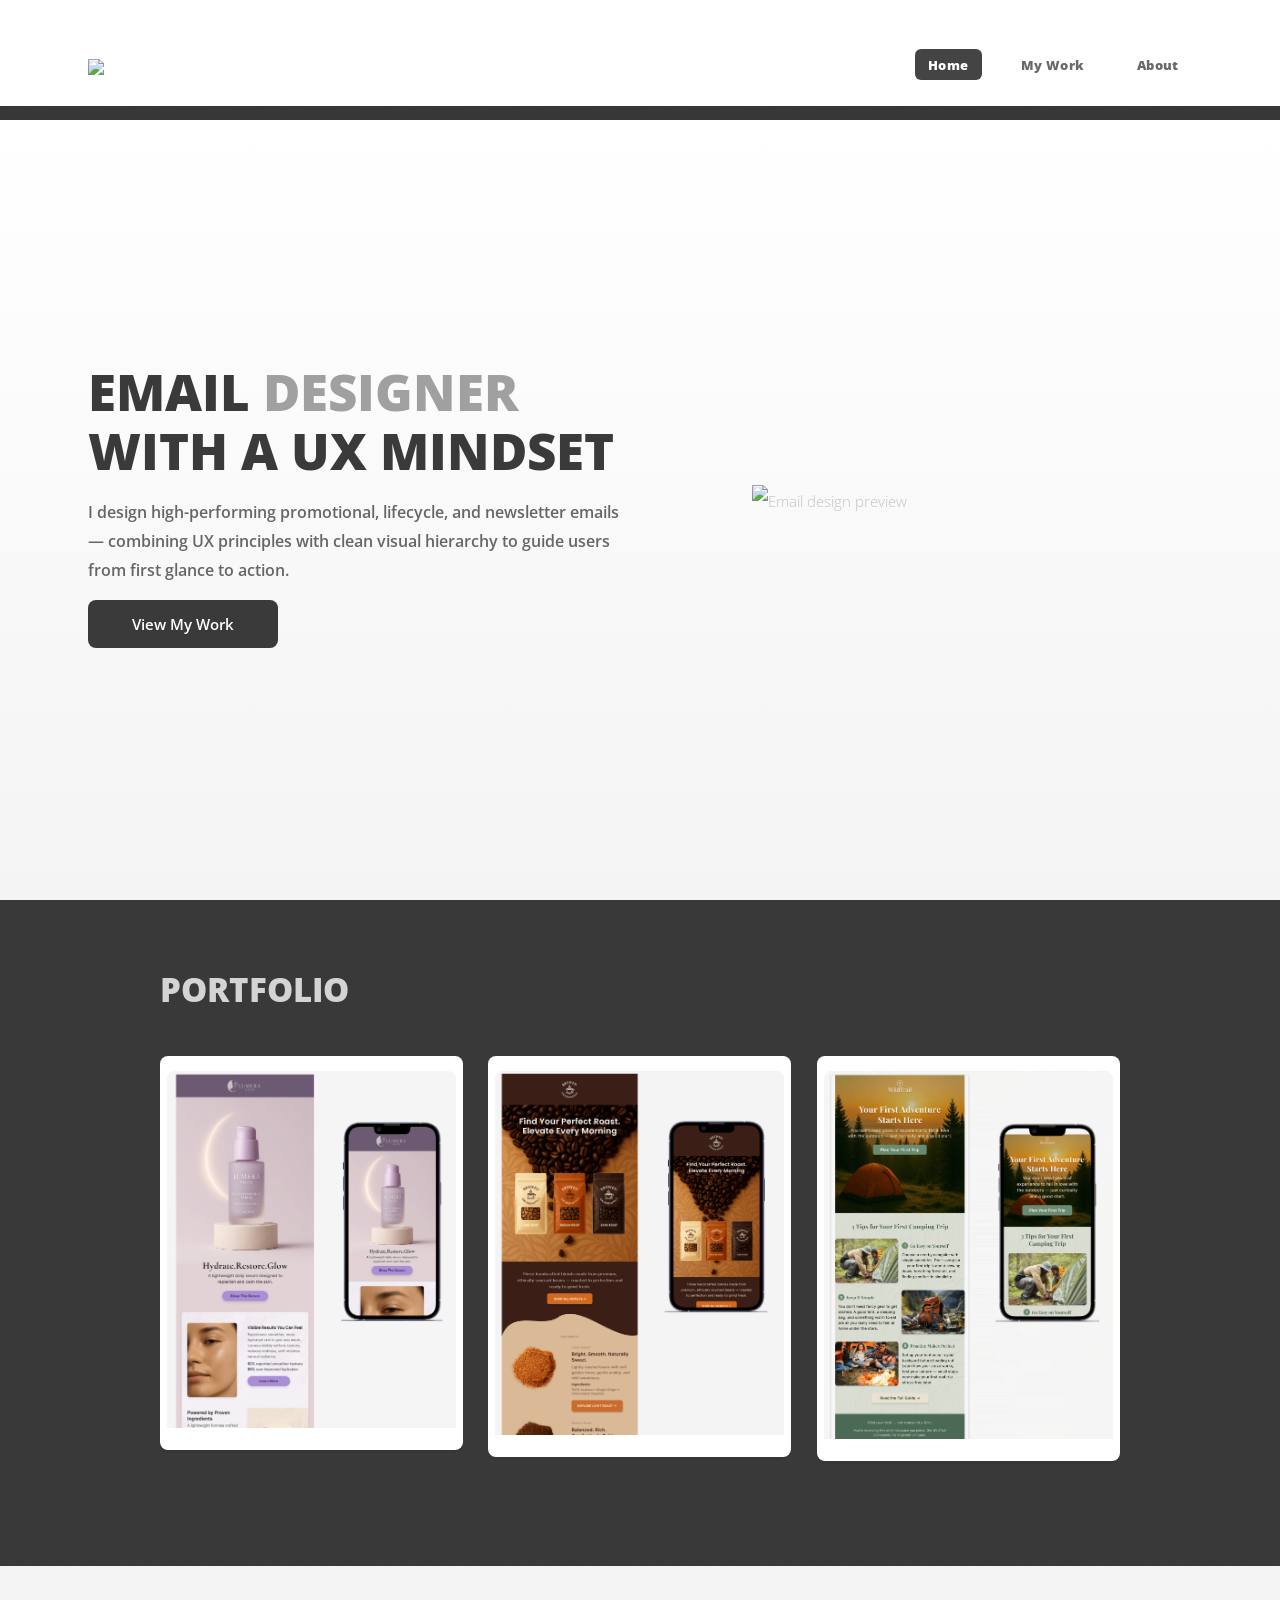
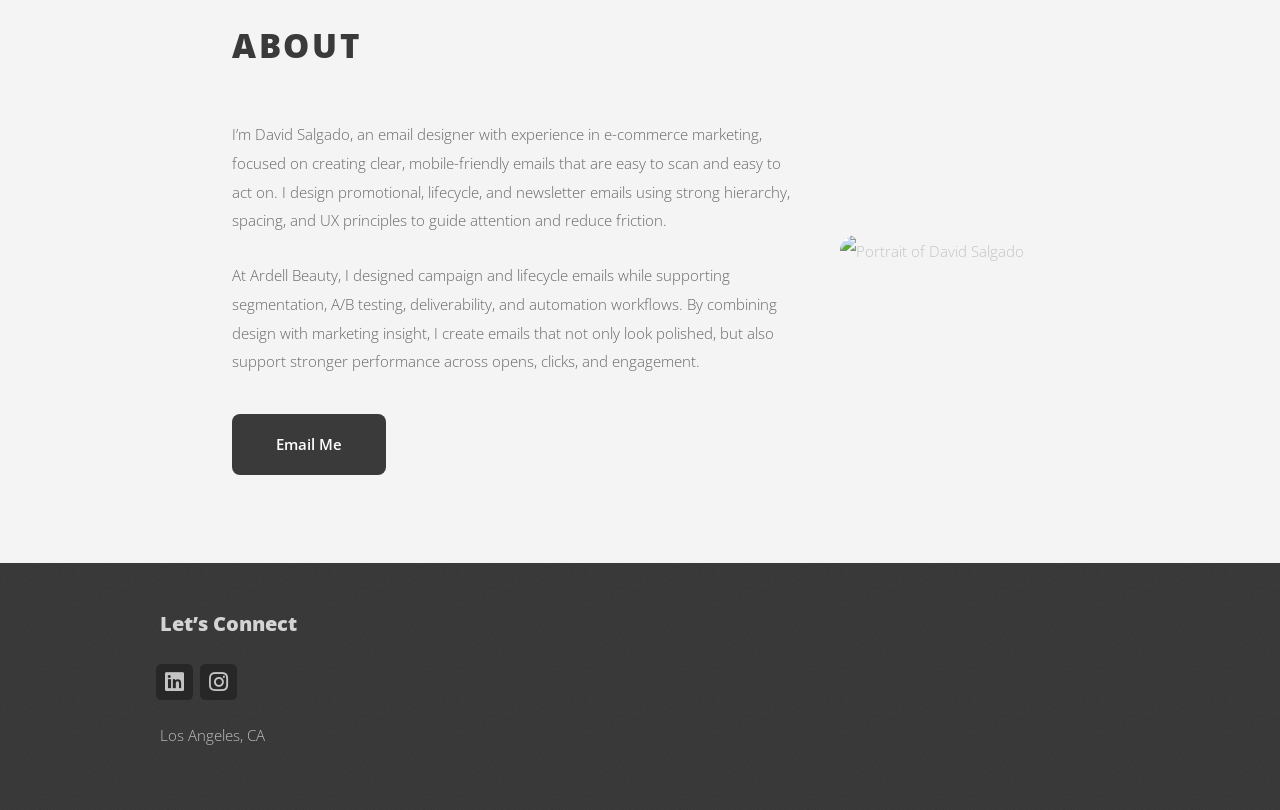
==== index.html @ 5641cd2f "Add files via upload Initial Commit" ====
<!DOCTYPE HTML>
<html>
	<head>
		<title>David Salgado | Email Designer</title>
		<meta charset="utf-8" />
		<meta name="viewport" content="width=device-width, initial-scale=1, user-scalable=no" />
		<link rel="stylesheet" href="assets/css/main.css" />
	</head>
	<body class="is-preload homepage">
	<div id="page-wrapper">
			<!-- Header -->
			    <header id="header-wrapper">
					<div class="page-container">
						<!-- Logo -->
							<div id="logo">
								<a href="index.html"><img src="https://i.postimg.cc/rwcxncbr/davids-logo-1.png" width="100"></a>
							</div>

						<!-- Nav -->
							<nav id="nav">
								<ul>
									<li class="current"><a href="#main-wrapper">Home</a></li>
									<li>
										<a href="#features-wrapper">My work</a>
									</li>
									<li><a href="#about-wrapper">About</a></li>
									
								</ul>
							</nav>
						</div>
				</header>
					<!-- Main -->
				<div id="main-wrapper">
						<div class="page-container">
							<div class="row hero-row">

							<!-- Left column -->
							<div class="column hero-text">
								<h3 class="titleHeader">
								EMAIL <span class="new-color">DESIGNER</span><br>
								WITH A UX MINDSET
								</h3>

								<p class="main-text">
								I design high-performing promotional, lifecycle, and newsletter emails — combining UX principles with clean visual hierarchy to guide users from first glance to action.
								</p>

								<a href="#features-wrapper" class="btn">View My Work</a>
							</div>

							<!-- Right column -->
							<div class="column hero-photo">
								<img src="https://i.postimg.cc/jSKPgK9J/david-img.png" alt="Email design preview" class="hero-image">
							</div>

							</div>
						   </div>
						</div>
		
				<!-- Features -->
							<div id="features-wrapper">
							<div class="container">
								<h2>Portfolio</h2>

								<!-- Row 1 -->
								<div class="row">
								<div class="col-4 col-12-medium">

									<!-- Box -->
									<section class="box feature portfolio-card">
									<a href="lumera.html" class="image featured">
										<img src="images/lumera-thumbnail.png" alt="lumera email design" />
									</a>
									<a href="lumera.html">
										<div class="middle">
										<h3 class="text">Lumera email design</h3>
										<p class="text-btn">View more</p>
										</div>
									</a>
									</section>
								</div>

								<div class="col-4 col-12-medium">

									<!-- Box -->
									<section class="box feature portfolio-card">
									<a href="brewed-roast.html" class="image featured">
										<img src="images/brewed-thumbnail.png" alt="brewed awakening email design" />
									</a>
									<a href="brewed-roast.html">
										<div class="middle">
										<h3 class="text">brewed awakening email design</h3>
										<p class="text-btn">View more</p>
										</div>
									</a>
									</section>
								</div>

								<div class="col-4 col-12-medium">

									<!-- Box -->
									<section class="box feature portfolio-card">
									<a href="wildtrail.html" class="image featured">
										<img src="images/wildtrail-thumbnail.png" alt="wildtrail email design" />
									</a>
									<a href="wildtrail.html">
										<div class="middle">
										<h3 class="text">wildTrail email design</h3>
										<p class="text-btn">View more</p>
										</div>
									</a>
									</section>
								</div>
								</div>
							</div>
							</div>

					 <!-- About -->
					<div id="about-wrapper">
						<div class="container">
							<div class="row about-row">
							<!-- Left column: text -->
							<div class="column about-text-block about-animate">
								<h2>About</h2>
								<p class="about-text">
								I’m David Salgado, an email designer with experience in e-commerce marketing, focused on creating clear, mobile-friendly emails that are easy to scan and easy to act on. I design promotional, lifecycle, and newsletter emails using strong hierarchy, spacing, and UX principles to guide attention and reduce friction.
								</p>
								<p class="about-text">
								At Ardell Beauty, I designed campaign and lifecycle emails while supporting segmentation, A/B testing, deliverability, and automation workflows. By combining design with marketing insight, I create emails that not only look polished, but also support stronger performance across opens, clicks, and engagement.
								</p>
								<a href="mailto:davidsalgado2124@gmail.com" target="_blank" class="btn about-btn">
								Email Me
								</a>
							</div>
							<!-- Right column: image -->
							<div class="column about-photo about-animate">
								<img src="https://i.postimg.cc/CxYkPYtr/big-bear.jpg" alt="Portrait of David Salgado" class="about-image"/>
							</div>
							</div>
						</div>
					</div>
					<!-- Footer -->
						<div id="footer-wrapper">
							<footer id="footer" class="container">
						<div class="row">		
								
					      <div class="col-3 col-6-medium col-12-small">

						      <!-- Contact -->
								<section class="widget contact last">
									<h3>Let’s Connect</h3>
									<ul>
										<li><a href="https://www.linkedin.com/in/david-salgado-385b7a15a/" class="icon brands fa-linkedin"><span class="label">LinkedIn</span></a></li>
										<li><a href="https://www.instagram.com/dee2141san/" class="icon brands fa-instagram"><span class="label">Instagram</span></a></li>
									</ul>
									<p>Los Angeles, CA<br />
									</p>
								</section>
						  </div>
					 </div>	
				 </footer>
				</div>
			</div>
		<!-- Scripts -->
			<script src="assets/js/jquery.min.js"></script>
			<script src="assets/js/jquery.dropotron.min.js"></script>
			<script src="assets/js/browser.min.js"></script>
			<script src="assets/js/breakpoints.min.js"></script>
			<script src="assets/js/util.js"></script>
			<script src="assets/js/main.js"></script>

			<script>
				document.addEventListener('DOMContentLoaded', function () {
					document.body.classList.add('hero-animate');

					const prefersReduced = window.matchMedia &&
					window.matchMedia('(prefers-reduced-motion: reduce)').matches;

					const cards = document.querySelectorAll('.portfolio-card');
					const aboutEls = document.querySelectorAll('.about-animate');

					if (prefersReduced || !('IntersectionObserver' in window)) {
					cards.forEach(el => el.classList.add('is-visible'));
					aboutEls.forEach(el => el.classList.add('is-visible'));
					return;
					}

					const observer = new IntersectionObserver(
					entries => {
						entries.forEach(entry => {
						if (entry.isIntersecting) {
							entry.target.classList.add('is-visible');
							observer.unobserve(entry.target);
						}
						});
					},
					{ threshold: 0.25 }
					);

					cards.forEach(el => observer.observe(el));
					aboutEls.forEach(el => observer.observe(el));
				});
			</script>

	</body>
</html>
---- assets/css/main.css ----
@import url("fontawesome-all.min.css");
@import url("https://fonts.googleapis.com/css?family=Oleo+Script:400|Open+Sans:300,300italic,600,600italic,800");


html, body, div, span, applet, object,
iframe, h1, h2, h3, h4, h5, h6, p, blockquote,
pre, a, abbr, acronym, address, big, cite,
code, del, dfn, em, img, ins, kbd, q, s, samp,
small, strike, strong, sub, sup, tt, var, b,
u, i, center, dl, dt, dd, ol, ul, li, fieldset,
form, label, legend, table, caption, tbody,
tfoot, thead, tr, th, td, article, aside,
canvas, details, embed, figure, figcaption,
footer, header, hgroup, menu, nav, output, ruby,
section, summary, time, mark, audio, video {
	margin: 0;
	padding: 0;
	border: 0;
	font-size: 100%;
	font: inherit;
	vertical-align: baseline;}

article, aside, details, figcaption, figure,
footer, header, hgroup, menu, nav, section {
	display: block;}

body {
	line-height: 1;
}

html{
	scroll-behavior: smooth;
	
}

ol, ul {
	list-style: none;
}

blockquote, q {
	quotes: none;
}

	blockquote:before, blockquote:after, q:before, q:after {
		content: '';
		content: none;
	}

table {
	border-collapse: collapse;
	border-spacing: 0;
}

body {
	-webkit-text-size-adjust: none;
}

mark {
	background-color: transparent;
	color: inherit;
}

input::-moz-focus-inner {
	border: 0;
	padding: 0;
}

input, select, textarea {
	-moz-appearance: none;
	-webkit-appearance: none;
	-ms-appearance: none;
	appearance: none;
}

/* Basic */

	@-ms-viewport {
		width: device-width;
	}

	html {
		box-sizing: border-box;
	}

	*, *:before, *:after {
		box-sizing: inherit;
	}

	body {
		background-image: -moz-linear-gradient(top, rgba(0, 0, 0, 0.05), rgba(0, 0, 0, 0)), url("images/bg01.png");
		background-image: -webkit-linear-gradient(top, rgba(0, 0, 0, 0.05), rgba(0, 0, 0, 0)), url("images/bg01.png");
		background-image: -ms-linear-gradient(top, rgba(0, 0, 0, 0.05), rgba(0, 0, 0, 0)), url("images/bg01.png");
		background-image: linear-gradient(top, rgba(0, 0, 0, 0.05), rgba(0, 0, 0, 0)), url("images/bg01.png");
		background-color: #3a3a3a;
		background-position: top left, top left;
		background-repeat: repeat-x, repeat;
		background-size: 100% 30em, auto;
		font-family: 'Open Sans', sans-serif;
		font-size: 13pt;
		color: #c2c2c2;
		font-weight: 300;
		line-height: 2.25em;
	}

		body.is-preload *, body.is-preload *:before, body.is-preload *:after {
			-moz-animation: none !important;
			-webkit-animation: none !important;
			-ms-animation: none !important;
			animation: none !important;
			-moz-transition: none !important;
			-webkit-transition: none !important;
			-ms-transition: none !important;
			transition: none !important;
		}

	input, select, textarea {
		font-family: 'Open Sans', sans-serif;
		font-size: 13pt;
		color: #696969;
		font-weight: 300;
		line-height: 2.25em;
	}

	a {
		color: #0090c5;
		text-decoration: underline;
	}

		a:hover {
			text-decoration: none;
		}

	h1, h2, h3, h4, h5, h6 {
		color: #d4d4d4;
		font-weight: 800;
	}

		h1 a, h2 a, h3 a, h4 a, h5 a, h6 a {
			color: inherit;
			text-decoration: none;
			outline: 0;
		}

	h2 {
		font-size: 2.25em;
		text-align: center;
		text-transform: capitalize;
		margin-top: 5.5em;
		margin-bottom: 0.5em;
	}

	h3 {
		font-size: 1.35em;
		margin: 0 0 1em 0;
	}

	b, strong {
		font-weight: 600;
		color: #444;
	}

	i, em {
		font-style: italic;
	}

	br.clear {
		clear: both;
	}

	sub {
		position: relative;
		top: 0.5em;
		font-size: 0.8em;
	}

	sup {
		position: relative;
		top: -0.5em;
		font-size: 0.8em;
	}

	hr {
		border: 0;
		border-top: solid 1px #eee;
	}

	blockquote {
		border-left: solid 0.5em #eee;
		padding: 1em 0 1em 2em;
		font-style: italic;
	}

	p, ul, ol, dl, table {
		margin-bottom: 2em;
	}

/* Container */

	.container {
		margin: 0 auto;
		max-width: 100%;
		width: 1400px;
	}

		@media screen and (max-width: 1680px) {

			.container {
				width: 1200px;
			}

			.container-content{
				width: 1200px;
			}

		}

		@media screen and (max-width: 1280px) {

			.container {
				width: 960px;
			}
			.container-content{
				width: 960px;
			}

		}

		@media screen and (max-width: 980px) {

			.container {
				width: 90%;
			}

			.container-content{
				width: 90%;
			}


		}

		@media screen and (max-width: 736px) {

			.container {
				width: 100%;
			}

			.container-content{
				width: 100%;
			}


		}

/* Row */

	.row {
		display: flex;
		flex-wrap: wrap;
		box-sizing: border-box;
		align-items: stretch;
	}

		.row > * {
			box-sizing: border-box;
		}

		.row.gtr-uniform > * > :last-child {
			margin-bottom: 0;
		}

		.row.aln-left {
			justify-content: flex-start;
		}

		.row.aln-center {
			justify-content: center;
		}

		.row.aln-right {
			justify-content: flex-end;
		}

		.row.aln-top {
			align-items: flex-start;
		}

		.row.aln-middle {
			align-items: center;
		}

		.row.aln-bottom {
			align-items: flex-end;
		}

		.row > .imp {
			order: -1;
		}

		.row > .col-1 {
			width: 8.33333%;
		}

		.row > .off-1 {
			margin-left: 8.33333%;
		}

		.row > .col-2 {
			width: 16.66667%;
		}

		.row > .off-2 {
			margin-left: 16.66667%;
		}

		.row > .col-3 {
			width: 25%;
		}

		.row > .off-3 {
			margin-left: 25%;
		}

		.row > .col-4 {
			width: 33.33333%;
		}

		.row > .off-4 {
			margin-left: 33.33333%;
		}

		.row > .col-5 {
			width: 41.66667%;
		}

		.row > .off-5 {
			margin-left: 41.66667%;
		}

		.row > .col-6 {
			width: 50%;
		}

		.row > .off-6 {
			margin-left: 50%;
		}

		.row > .col-7 {
			width: 58.33333%;
		}

		.row > .off-7 {
			margin-left: 58.33333%;
		}

		.row > .col-8 {
			width: 66.66667%;
		}

		.row > .off-8 {
			margin-left: 66.66667%;
		}

		.row > .col-9 {
			width: 75%;
		}

		.row > .off-9 {
			margin-left: 75%;
		}

		.row > .col-10 {
			width: 83.33333%;
		}

		.row > .off-10 {
			margin-left: 83.33333%;
		}

		.row > .col-11 {
			width: 91.66667%;
		}

		.row > .off-11 {
			margin-left: 91.66667%;
		}

		.row > .col-12 {
			width: 100%;
		}

		.row > .off-12 {
			margin-left: 100%;
		}

		.row.gtr-0 {
			margin-top: 0px;
			margin-left: 0px;
		}

			.row.gtr-0 > * {
				padding: 0px 0 0 0px;
			}

			.row.gtr-0.gtr-uniform {
				margin-top: 0px;
			}

				.row.gtr-0.gtr-uniform > * {
					padding-top: 0px;
				}

		.row.gtr-25 {
			margin-top: -10px;
			margin-left: -10px;
		}

			.row.gtr-25 > * {
				padding: 10px 0 0 10px;
			}

			.row.gtr-25.gtr-uniform {
				margin-top: -10px;
			}

				.row.gtr-25.gtr-uniform > * {
					padding-top: 10px;
				}

		.row.gtr-50 {
			margin-top: -20px;
			margin-left: -20px;
		}

			.row.gtr-50 > * {
				padding: 20px 0 0 20px;
			}

			.row.gtr-50.gtr-uniform {
				margin-top: -20px;
			}

				.row.gtr-50.gtr-uniform > * {
					padding-top: 20px;
				}

		.row {
			margin-top: -40px;
			margin-left: -40px;
		}

			.row > * {
				padding: 40px 0 0 40px;
			}

			.row.gtr-uniform {
				margin-top: -40px;
			}

				.row.gtr-uniform > * {
					padding-top: 40px;
				}

		.row.gtr-150 {
			margin-top: -60px;
			margin-left: -60px;
		}

			.row.gtr-150 > * {
				padding: 60px 0 0 60px;
			}

			.row.gtr-150.gtr-uniform {
				margin-top: -60px;
			}

				.row.gtr-150.gtr-uniform > * {
					padding-top: 60px;
				}

		.row.gtr-200 {
			margin-top: -80px;
			margin-left: -80px;
		}

			.row.gtr-200 > * {
				padding: 80px 0 0 80px;
			}

			.row.gtr-200.gtr-uniform {
				margin-top: -80px;
			}

				.row.gtr-200.gtr-uniform > * {
					padding-top: 80px;
				}

		@media screen and (max-width: 1680px) {

			.row {
				display: flex;
				flex-wrap: wrap;
				box-sizing: border-box;
				align-items: stretch;
			}

				.row > * {
					box-sizing: border-box;
				}

				.row.gtr-uniform > * > :last-child {
					margin-bottom: 0;
				}

				.row.aln-left {
					justify-content: flex-start;
				}

				.row.aln-center {
					justify-content: center;
				}

				.row.aln-right {
					justify-content: flex-end;
				}

				.row.aln-top {
					align-items: flex-start;
				}

				.row.aln-middle {
					align-items: center;
				}

				.row.aln-bottom {
					align-items: flex-end;
				}

				.row > .imp-xlarge {
					order: -1;
				}

				.row > .col-1-xlarge {
					width: 8.33333%;
				}

				.row > .off-1-xlarge {
					margin-left: 8.33333%;
				}

				.row > .col-2-xlarge {
					width: 16.66667%;
				}

				.row > .off-2-xlarge {
					margin-left: 16.66667%;
				}

				.row > .col-3-xlarge {
					width: 25%;
				}

				.row > .off-3-xlarge {
					margin-left: 25%;
				}

				.row > .col-4-xlarge {
					width: 33.33333%;
				}

				.row > .off-4-xlarge {
					margin-left: 33.33333%;
				}

				.row > .col-5-xlarge {
					width: 41.66667%;
				}

				.row > .off-5-xlarge {
					margin-left: 41.66667%;
				}

				.row > .col-6-xlarge {
					width: 50%;
				}

				.row > .off-6-xlarge {
					margin-left: 50%;
				}

				.row > .col-7-xlarge {
					width: 58.33333%;
				}

				.row > .off-7-xlarge {
					margin-left: 58.33333%;
				}

				.row > .col-8-xlarge {
					width: 66.66667%;
				}

				.row > .off-8-xlarge {
					margin-left: 66.66667%;
				}

				.row > .col-9-xlarge {
					width: 75%;
				}

				.row > .off-9-xlarge {
					margin-left: 75%;
				}

				.row > .col-10-xlarge {
					width: 83.33333%;
				}

				.row > .off-10-xlarge {
					margin-left: 83.33333%;
				}

				.row > .col-11-xlarge {
					width: 91.66667%;
				}

				.row > .off-11-xlarge {
					margin-left: 91.66667%;
				}

				.row > .col-12-xlarge {
					width: 100%;
				}

				.row > .off-12-xlarge {
					margin-left: 100%;
				}

				.row.gtr-0 {
					margin-top: 0px;
					margin-left: 0px;
				}

					.row.gtr-0 > * {
						padding: 0px 0 0 0px;
					}

					.row.gtr-0.gtr-uniform {
						margin-top: 0px;
					}

						.row.gtr-0.gtr-uniform > * {
							padding-top: 0px;
						}

				.row.gtr-25 {
					margin-top: -10px;
					margin-left: -10px;
				}

					.row.gtr-25 > * {
						padding: 10px 0 0 10px;
					}

					.row.gtr-25.gtr-uniform {
						margin-top: -10px;
					}

						.row.gtr-25.gtr-uniform > * {
							padding-top: 10px;
						}

				.row.gtr-50 {
					margin-top: -20px;
					margin-left: -20px;
				}

					.row.gtr-50 > * {
						padding: 20px 0 0 20px;
					}

					.row.gtr-50.gtr-uniform {
						margin-top: -20px;
					}

						.row.gtr-50.gtr-uniform > * {
							padding-top: 20px;
						}

				.row {
					margin-top: -40px;
					margin-left: -40px;
				}

					.row > * {
						padding: 40px 0 0 40px;
					}

					.row.gtr-uniform {
						margin-top: -40px;
					}

						.row.gtr-uniform > * {
							padding-top: 40px;
						}

				.row.gtr-150 {
					margin-top: -60px;
					margin-left: -60px;
				}

					.row.gtr-150 > * {
						padding: 60px 0 0 60px;
					}

					.row.gtr-150.gtr-uniform {
						margin-top: -60px;
					}

						.row.gtr-150.gtr-uniform > * {
							padding-top: 60px;
						}

				.row.gtr-200 {
					margin-top: -80px;
					margin-left: -80px;
				}

					.row.gtr-200 > * {
						padding: 80px 0 0 80px;
					}

					.row.gtr-200.gtr-uniform {
						margin-top: -80px;
					}

						.row.gtr-200.gtr-uniform > * {
							padding-top: 80px;
						}

		}

		@media screen and (max-width: 1280px) {

			.row {
				display: flex;
				flex-wrap: wrap;
				box-sizing: border-box;
				align-items: stretch;
			}

				.row > * {
					box-sizing: border-box;
				}

				.row.gtr-uniform > * > :last-child {
					margin-bottom: 0;
				}

				.row.aln-left {
					justify-content: flex-start;
				}

				.row.aln-center {
					justify-content: center;
				}

				.row.aln-right {
					justify-content: flex-end;
				}

				.row.aln-top {
					align-items: flex-start;
				}

				.row.aln-middle {
					align-items: center;
				}

				.row.aln-bottom {
					align-items: flex-end;
				}

				.row > .imp-large {
					order: -1;
				}

				.row > .col-1-large {
					width: 8.33333%;
				}

				.row > .off-1-large {
					margin-left: 8.33333%;
				}

				.row > .col-2-large {
					width: 16.66667%;
				}

				.row > .off-2-large {
					margin-left: 16.66667%;
				}

				.row > .col-3-large {
					width: 25%;
				}

				.row > .off-3-large {
					margin-left: 25%;
				}

				.row > .col-4-large {
					width: 33.33333%;
				}

				.row > .off-4-large {
					margin-left: 33.33333%;
				}

				.row > .col-5-large {
					width: 41.66667%;
				}

				.row > .off-5-large {
					margin-left: 41.66667%;
				}

				.row > .col-6-large {
					width: 50%;
				}

				.row > .off-6-large {
					margin-left: 50%;
				}

				.row > .col-7-large {
					width: 58.33333%;
				}

				.row > .off-7-large {
					margin-left: 58.33333%;
				}

				.row > .col-8-large {
					width: 66.66667%;
				}

				.row > .off-8-large {
					margin-left: 66.66667%;
				}

				.row > .col-9-large {
					width: 75%;
				}

				.row > .off-9-large {
					margin-left: 75%;
				}

				.row > .col-10-large {
					width: 83.33333%;
				}

				.row > .off-10-large {
					margin-left: 83.33333%;
				}

				.row > .col-11-large {
					width: 91.66667%;
				}

				.row > .off-11-large {
					margin-left: 91.66667%;
				}

				.row > .col-12-large {
					width: 100%;
				}

				.row > .off-12-large {
					margin-left: 100%;
				}

				.row.gtr-0 {
					margin-top: 0px;
					margin-left: 0px;
				}

					.row.gtr-0 > * {
						padding: 0px 0 0 0px;
					}

					.row.gtr-0.gtr-uniform {
						margin-top: 0px;
					}

						.row.gtr-0.gtr-uniform > * {
							padding-top: 0px;
						}

				.row.gtr-25 {
					margin-top: -6.25px;
					margin-left: -6.25px;
				}

					.row.gtr-25 > * {
						padding: 6.25px 0 0 6.25px;
					}

					.row.gtr-25.gtr-uniform {
						margin-top: -6.25px;
					}

						.row.gtr-25.gtr-uniform > * {
							padding-top: 6.25px;
						}

				.row.gtr-50 {
					margin-top: -12.5px;
					margin-left: -12.5px;
				}

					.row.gtr-50 > * {
						padding: 12.5px 0 0 12.5px;
					}

					.row.gtr-50.gtr-uniform {
						margin-top: -12.5px;
					}

						.row.gtr-50.gtr-uniform > * {
							padding-top: 12.5px;
						}

				.row {
					margin-top: -25px;
					margin-left: -25px;
				}

					.row > * {
						padding: 25px 0 0 25px;
					}

					.row.gtr-uniform {
						margin-top: -25px;
					}

						.row.gtr-uniform > * {
							padding-top: 25px;
						}

				.row.gtr-150 {
					margin-top: -37.5px;
					margin-left: -37.5px;
				}

					.row.gtr-150 > * {
						padding: 37.5px 0 0 37.5px;
					}

					.row.gtr-150.gtr-uniform {
						margin-top: -37.5px;
					}

						.row.gtr-150.gtr-uniform > * {
							padding-top: 37.5px;
						}

				.row.gtr-200 {
					margin-top: -50px;
					margin-left: -50px;
				}

					.row.gtr-200 > * {
						padding: 50px 0 0 50px;
					}

					.row.gtr-200.gtr-uniform {
						margin-top: -50px;
					}

						.row.gtr-200.gtr-uniform > * {
							padding-top: 50px;
						}

		}

		@media screen and (max-width: 980px) {

			.row {
				display: flex;
				flex-wrap: wrap;
				box-sizing: border-box;
				align-items: stretch;
			}

				.row > * {
					box-sizing: border-box;
				}

				.row.gtr-uniform > * > :last-child {
					margin-bottom: 0;
				}

				.row.aln-left {
					justify-content: flex-start;
				}

				.row.aln-center {
					justify-content: center;
				}

				.row.aln-right {
					justify-content: flex-end;
				}

				.row.aln-top {
					align-items: flex-start;
				}

				.row.aln-middle {
					align-items: center;
				}

				.row.aln-bottom {
					align-items: flex-end;
				}

				.row > .imp-medium {
					order: -1;
				}

				.row > .col-1-medium {
					width: 8.33333%;
				}

				.row > .off-1-medium {
					margin-left: 8.33333%;
				}

				.row > .col-2-medium {
					width: 16.66667%;
				}

				.row > .off-2-medium {
					margin-left: 16.66667%;
				}

				.row > .col-3-medium {
					width: 25%;
				}

				.row > .off-3-medium {
					margin-left: 25%;
				}

				.row > .col-4-medium {
					width: 33.33333%;
				}

				.row > .off-4-medium {
					margin-left: 33.33333%;
				}

				.row > .col-5-medium {
					width: 41.66667%;
				}

				.row > .off-5-medium {
					margin-left: 41.66667%;
				}

				.row > .col-6-medium {
					width: 50%;
				}

				.row > .off-6-medium {
					margin-left: 50%;
				}

				.row > .col-7-medium {
					width: 58.33333%;
				}

				.row > .off-7-medium {
					margin-left: 58.33333%;
				}

				.row > .col-8-medium {
					width: 66.66667%;
				}

				.row > .off-8-medium {
					margin-left: 66.66667%;
				}

				.row > .col-9-medium {
					width: 75%;
				}

				.row > .off-9-medium {
					margin-left: 75%;
				}

				.row > .col-10-medium {
					width: 83.33333%;
				}

				.row > .off-10-medium {
					margin-left: 83.33333%;
				}

				.row > .col-11-medium {
					width: 91.66667%;
				}

				.row > .off-11-medium {
					margin-left: 91.66667%;
				}

				.row > .col-12-medium {
					width: 100%;
				}

				.row > .off-12-medium {
					margin-left: 100%;
				}

				.row.gtr-0 {
					margin-top: 0px;
					margin-left: 0px;
				}

					.row.gtr-0 > * {
						padding: 0px 0 0 0px;
					}

					.row.gtr-0.gtr-uniform {
						margin-top: 0px;
					}

						.row.gtr-0.gtr-uniform > * {
							padding-top: 0px;
						}

				.row.gtr-25 {
					margin-top: -6.25px;
					margin-left: -6.25px;
				}

					.row.gtr-25 > * {
						padding: 6.25px 0 0 6.25px;
					}

					.row.gtr-25.gtr-uniform {
						margin-top: -6.25px;
					}

						.row.gtr-25.gtr-uniform > * {
							padding-top: 6.25px;
						}

				.row.gtr-50 {
					margin-top: -12.5px;
					margin-left: -12.5px;
				}

					.row.gtr-50 > * {
						padding: 12.5px 0 0 12.5px;
					}

					.row.gtr-50.gtr-uniform {
						margin-top: -12.5px;
					}

						.row.gtr-50.gtr-uniform > * {
							padding-top: 12.5px;
						}

				.row {
					margin-top: -25px;
					margin-left: -25px;
				}

					.row > * {
						padding: 25px 0 0 25px;
					}

					.row.gtr-uniform {
						margin-top: -25px;
					}

						.row.gtr-uniform > * {
							padding-top: 25px;
						}

				.row.gtr-150 {
					margin-top: -37.5px;
					margin-left: -37.5px;
				}

					.row.gtr-150 > * {
						padding: 37.5px 0 0 37.5px;
					}

					.row.gtr-150.gtr-uniform {
						margin-top: -37.5px;
					}

						.row.gtr-150.gtr-uniform > * {
							padding-top: 37.5px;
						}

				.row.gtr-200 {
					margin-top: -50px;
					margin-left: -50px;
				}

					.row.gtr-200 > * {
						padding: 50px 0 0 50px;
					}

					.row.gtr-200.gtr-uniform {
						margin-top: -50px;
					}

						.row.gtr-200.gtr-uniform > * {
							padding-top: 50px;
						}

		}

		@media screen and (max-width: 736px) {

			.row {
				display: flex;
				flex-wrap: wrap;
				box-sizing: border-box;
				align-items: stretch;
			}

				.row > * {
					box-sizing: border-box;
				}

				.row.gtr-uniform > * > :last-child {
					margin-bottom: 0;
				}

				.row.aln-left {
					justify-content: flex-start;
				}

				.row.aln-center {
					justify-content: center;
				}

				.row.aln-right {
					justify-content: flex-end;
				}

				.row.aln-top {
					align-items: flex-start;
				}

				.row.aln-middle {
					align-items: center;
				}

				.row.aln-bottom {
					align-items: flex-end;
				}

				.row > .imp-small {
					order: -1;
				}

				.row > .col-1-small {
					width: 8.33333%;
				}

				.row > .off-1-small {
					margin-left: 8.33333%;
				}

				.row > .col-2-small {
					width: 16.66667%;
				}

				.row > .off-2-small {
					margin-left: 16.66667%;
				}

				.row > .col-3-small {
					width: 25%;
				}

				.row > .off-3-small {
					margin-left: 25%;
				}

				.row > .col-4-small {
					width: 33.33333%;
				}

				.row > .off-4-small {
					margin-left: 33.33333%;
				}

				.row > .col-5-small {
					width: 41.66667%;
				}

				.row > .off-5-small {
					margin-left: 41.66667%;
				}

				.row > .col-6-small {
					width: 50%;
				}

				.row > .off-6-small {
					margin-left: 50%;
				}

				.row > .col-7-small {
					width: 58.33333%;
				}

				.row > .off-7-small {
					margin-left: 58.33333%;
				}

				.row > .col-8-small {
					width: 66.66667%;
				}

				.row > .off-8-small {
					margin-left: 66.66667%;
				}

				.row > .col-9-small {
					width: 75%;
				}

				.row > .off-9-small {
					margin-left: 75%;
				}

				.row > .col-10-small {
					width: 83.33333%;
				}

				.row > .off-10-small {
					margin-left: 83.33333%;
				}

				.row > .col-11-small {
					width: 91.66667%;
				}

				.row > .off-11-small {
					margin-left: 91.66667%;
				}

				.row > .col-12-small {
					width: 100%;
				}

				.row > .off-12-small {
					margin-left: 100%;
				}

				.row.gtr-0 {
					margin-top: 0px;
					margin-left: 0px;
				}

					.row.gtr-0 > * {
						padding: 0px 0 0 0px;
					}

					.row.gtr-0.gtr-uniform {
						margin-top: 0px;
					}

						.row.gtr-0.gtr-uniform > * {
							padding-top: 0px;
						}

				.row.gtr-25 {
					margin-top: -5px;
					margin-left: -5px;
				}

					.row.gtr-25 > * {
						padding: 5px 0 0 5px;
					}

					.row.gtr-25.gtr-uniform {
						margin-top: -5px;
					}

						.row.gtr-25.gtr-uniform > * {
							padding-top: 5px;
						}

				.row.gtr-50 {
					margin-top: -10px;
					margin-left: -10px;
				}

					.row.gtr-50 > * {
						padding: 10px 0 0 10px;
					}

					.row.gtr-50.gtr-uniform {
						margin-top: -10px;
					}

						.row.gtr-50.gtr-uniform > * {
							padding-top: 10px;
						}

				.row {
					margin-top: -20px;
					margin-left: -20px;
				}

					.row > * {
						padding: 20px 0 0 20px;
					}

					.row.gtr-uniform {
						margin-top: -20px;
					}

						.row.gtr-uniform > * {
							padding-top: 20px;
						}

				.row.gtr-150 {
					margin-top: -30px;
					margin-left: -30px;
				}

					.row.gtr-150 > * {
						padding: 30px 0 0 30px;
					}

					.row.gtr-150.gtr-uniform {
						margin-top: -30px;
					}

						.row.gtr-150.gtr-uniform > * {
							padding-top: 30px;
						}

				.row.gtr-200 {
					margin-top: -40px;
					margin-left: -40px;
				}

					.row.gtr-200 > * {
						padding: 40px 0 0 40px;
					}

					.row.gtr-200.gtr-uniform {
						margin-top: -40px;
					}

						.row.gtr-200.gtr-uniform > * {
							padding-top: 40px;
						}

		}

/* Section/Article */

	section, article {
		margin-bottom: 5em;
	}

	section > :last-child,
	article > :last-child,
	section:last-child,
	article:last-child {
		margin-bottom: 0;
	}

	header {
		margin: 0 0 2em 0;
	}

		header h2, header h3 {
			margin: 0 0 0.25em 0;
		}

		header p {
			margin: 0;
		}

	footer {
		margin: 2.5em 0 0 0;
	}

/* Forms */

	form label {
		display: block;
		font-weight: 800;
		margin: 0 0 1em 0;
		font-size: 0.8em;
		color: #444;
	}

	form input[type="text"],
	form input[type="email"],
	form input[type="password"],
	form select,
	form textarea {
		-webkit-appearance: none;
		display: block;
		width: 100%;
		border-radius: 8px;
		border: solid 1px #eee;
	}

		form input[type="text"]:focus,
		form input[type="email"]:focus,
		form input[type="password"]:focus,
		form select:focus,
		form textarea:focus {
			border-color: #0090c5;
		}

	form input[type="text"],
	form input[type="email"],
	form input[type="password"] {
		line-height: 3em;
		padding: 0 1em;
	}

	form select {
		line-height: 3em;
		padding: 0 1em;
	}

	form textarea {
		min-height: 9em;
		padding: 1em;
	}

	form ::-webkit-input-placeholder {
		color: #555 !important;
	}

	form :-moz-placeholder {
		color: #555 !important;
	}

	form ::-moz-placeholder {
		color: #555 !important;
	}

	form :-ms-input-placeholder {
		color: #555 !important;
	}

	form ::-moz-focus-inner {
		border: 0;
	}

/* Tables */

	table {
		width: 100%;
	}

		table tr {
			border-top: solid 1px #eee;
		}

			table tr:first-child {
				border-top: 0;
			}

		table td {
			padding: 0.5em 1em 0.5em 1em;
		}

		table th {
			text-align: left;
			padding: 0.5em 1em 0.5em 1em;
			font-weight: 800;
			margin: 0 0 1em 0;
		}

		table thead {
			background: #404248;
			color: #fff;
		}

/* Image */

	.image {
		display: inline-block;
		outline: 0;
	}

		.image img {
			display: block;
			width: 100%;
			border-radius: 8px;
		}

		.image.fit {
			display: block;
			width: 100%;
		}

		.image.featured {
			display: block;
			width: 100%;
			margin: 0 0 2.5em 0;
		}

		.image.left {
			float: left;
			margin: 0 2em 2em 0;
		}

		.image.centered {
			display: block;
			margin: 0 0 2.5em 0;
		}

			.image.centered img {
				margin: 0 auto;
				width: auto;
			}

/* Button */

	input[type="button"],
	input[type="submit"],
	input[type="reset"],
	button,
	.button {
		-moz-transition: background-color .25s ease-in-out;
		-webkit-transition: background-color .25s ease-in-out;
		-ms-transition: background-color .25s ease-in-out;
		transition: background-color .25s ease-in-out;
		-webkit-appearance: none;
		position: relative;
		display: inline-block;
		background: #0090c5;
		color: #fff;
		text-decoration: none;
		border-radius: 6px;
		font-weight: 800;
		outline: 0;
		border: 0;
		cursor: pointer;
		font-size: 1.35em;
		padding: 0.6em 1.5em;
	}

		input[type="button"].icon:before,
		input[type="submit"].icon:before,
		input[type="reset"].icon:before,
		button.icon:before,
		.button.icon:before {
			position: relative;
			margin-right: 0.5em;
			top: 0.05em;
		}

		input[type="button"]:hover,
		input[type="submit"]:hover,
		input[type="reset"]:hover,
		button:hover,
		.button:hover {
			background: #10a0d5;
		}

		input[type="button"]:active,
		input[type="submit"]:active,
		input[type="reset"]:active,
		button:active,
		.button:active {
			background: #20b0e5;
		}

		input[type="button"].alt,
		input[type="submit"].alt,
		input[type="reset"].alt,
		button.alt,
		.button.alt {
			background: #f1f1f1;
			background: rgba(0, 0, 0, 0.05);
			color: #444;
		}

			input[type="button"].alt:hover,
			input[type="submit"].alt:hover,
			input[type="reset"].alt:hover,
			button.alt:hover,
			.button.alt:hover {
				background: #e8e8e8;
				background: rgba(0, 0, 0, 0.085);
			}

			input[type="button"].alt:active,
			input[type="submit"].alt:active,
			input[type="reset"].alt:active,
			button.alt:active,
			.button.alt:active {
				background: #e4e4e4;
				background: rgba(0, 0, 0, 0.15);
			}

		input[type="button"].large,
		input[type="submit"].large,
		input[type="reset"].large,
		button.large,
		.button.large {
			font-size: 2.25em;
			padding: 0.8em 0.9em;
		}

/* List */

	ul {
		list-style: disc;
		padding-left: 1em;
	}

		ul li {
			padding-left: 0.5em;
		}

		ul.style2 {
			list-style: none;
			padding-left: 0;
		}

			ul.style2 li {
				padding-left: 0;
			}

	ol {
		list-style: decimal;
		padding-left: 1.25em;
	}

		ol li {
			padding-left: 0.25em;
		}

/* Actions */

	ul.actions {
		list-style: none;
		padding-left: 0;
	}

		ul.actions li {
			display: inline-block;
			padding: 0 0 0 0.25em;
			margin: 0 0 0 0.25em;
		}

			ul.actions li:first-child {
				margin-left: 0;
				padding-left: 0;
			}

/* Menu */

	ul.menu {
		list-style: none;
		padding-left: 0;
	}

		ul.menu li {
			border-left: solid 1px #e0e0e0;
			display: inline-block;
			padding: 0 0 0 0.75em;
			margin: 0 0 0 0.75em;
		}

			ul.menu li:first-child {
				border-left: 0;
				margin-left: 0;
				padding-left: 0;
			}

/* Box */

	.box {
		background: #fff;
		border-radius: 8px;
		box-shadow: 0px 3px 0px 0px rgba(0, 0, 0, 0.05);
		padding: 2em;
		position: relative;
	}

	.image{
		opacity: 1;
		display: block;
		width: 100%;
		height: auto;
		transition: .5s ease;
		backface-visibility: hidden;
		
	}

	.middle{
		transition: .5s ease-in-out;
		opacity: 0;
		position: absolute;
		top: 50%;
		left: 50%;
		transform: translate(-50%, -50%);
		-ms-transform: translate(-50%, -50%);
		text-align: center;
			
	}

	.box:hover .image{
		opacity: 0.2;

	}


	.box:hover .middle{
		opacity: 1;
	}

	 .text{
	    color: #3a3a3a !important;
		text-transform: capitalize;
		line-height: 1.3em;
		cursor: pointer;
	}

		.box.feature {
			padding:1em 0.5em 1.5em 0.5em;
		}

			.box.feature .inner {
				padding: 4em 2em 3em 2em;
			}

			.box.feature h2 {
				font-size: 1.35em;
			}

			.box.feature p {
				margin: 0;
			}

			.box.feature .image {
				position: relative;
				margin: 0;
			}

				.box.feature .image img {
					border-bottom-left-radius: 0;
					border-bottom-right-radius: 0;
				}

/* Icons */

	.icon {
		text-decoration: none;
		position: relative;
		text-decoration: none;
	}

		.icon:before {
			-moz-osx-font-smoothing: grayscale;
			-webkit-font-smoothing: antialiased;
			display: inline-block;
			font-style: normal;
			font-variant: normal;
			text-rendering: auto;
			line-height: 1;
			text-transform: none !important;
			font-family: 'Font Awesome 5 Free';
			font-weight: 400;
		}

		.icon:before {
			line-height: inherit;
		}

		.icon.solid:before {
			font-weight: 900;
		}

		.icon.brands:before {
			font-family: 'Font Awesome 5 Brands';
		}

		.icon > .label {
			display: none;
		}

/* Widgets */

	.widget.thumbnails .grid {
		margin: 0 0 3em 0;
	}

	.widget.thumbnails .image {
		margin: 0;
	}

	.widget.contact ul {
		list-style: none;
		padding-left: 0;
		overflow: hidden;
		position: relative;
		left: -4px;
		top: 4px;
		margin-bottom: 1.5em;
	}

		.widget.contact ul li {
			display: inline-block;
			margin-right: 0.25em;
			padding-left: 0;
		}

			.widget.contact ul li a {
				-moz-transition: background-color .25s ease-in-out;
				-webkit-transition: background-color .25s ease-in-out;
				-ms-transition: background-color .25s ease-in-out;
				transition: background-color .25s ease-in-out;
				display: inline-block;
				width: 2.5em;
				height: 2.5em;
				text-align: center;
				line-height: 2.5em;
				border-radius: 0.35em;
				outline: 0;
				opacity: 0.75;
				text-decoration: none;
				background: #222222;
			}

				.widget.contact ul li a:before {
					color: #f3f3f3;
					font-size: 1.5em;
					line-height: inherit;
				}

				.widget.contact ul li a:hover {
					background: #444444;
				}

				.widget.contact ul li a:active {
					background: #666666;
				}

/* Wrappers */
#page-wrapper {
  padding-top: 120px;   /* adjust if your header is taller/shorter */
}


#header-wrapper .page-container {
  display: flex;
  align-items: center;
  justify-content: space-between;
}
.page-container {
  width: 1400px;      /* match .container */
  max-width: 100%;
  margin: 0 auto;
  padding: 0;    /* side padding if you like */
  box-sizing: border-box;
}

#header-wrapper {
  position: fixed;
  top: 0;                 /* always at the very top */
  left: 0;
  right: 0;
  background-color: #ffff;   /* solid so it doesn’t overlap text */
  z-index: 999;
  padding: 4em 0 0.5em 0;            /* header height */
  transition:
    background-color 0.35s ease,
    box-shadow 0.25s ease,
    padding 0.25s ease;
}

/* Sticky look (after scroll) */
#header-wrapper.is-sticky {
  background-color: #ececec;              /* slightly different, optional */
  padding: 1.5em 0 0 0;                         /* a bit tighter on scroll */
  box-shadow: 0 2px 6px rgba(0,0,0,0.06); /* subtle shadow */
}

	/* Main wrapper (hero section) */
		#main-wrapper {
		min-height: calc(100vh - 120px); /* full height minus header */
		display: flex;
		align-items: center;
		padding: 4.5rem 0 5.5rem 0;
		background: linear-gradient(180deg, #ffffff 0%, #f4f4f4 100%);
		scroll-margin-top: 120px;
		}

		/* Two-column layout – ONLY for the hero row */
		#main-wrapper .hero-row {
		display: flex;
		flex-wrap: nowrap;
		justify-content: space-between;
		align-items: center;
		margin: 0 !important;
		}

		#main-wrapper .hero-row > * {
		padding: 0 !important;
		}

		/* Columns */
		#main-wrapper .hero-text,
		#main-wrapper .hero-photo {
		flex: 1 1 50%;
		box-sizing: border-box;
		padding: 0 2.5rem;
		}

		/* Headline */
		.titleHeader {
		color: #3a3a3a;
		font-size: 3.5em;
		text-transform: uppercase;
		line-height: 1.15;
		margin-bottom: 18px;
		}

		/* Body copy */
		.main-text {
		color: #666666;
		font-weight: 600;
		line-height: 1.8;
		font-size: 1rem;
		max-width: 540px;
		margin-bottom: 24px;
		}

		/* Button */
		.btn {
		text-decoration: none;
		background-color: #3a3a3a;
		color: #ffffff;
		padding: 14px 44px;
		font-weight: 600;
		border-radius: 8px;
		text-transform: capitalize;
		transition: 0.3s ease-in-out;
		}

		.btn:hover {
		background-color: #696969;
		}

		/* Hero image */
		.hero-image {
		width: 100%;
		max-width: 440px;
		height: auto;
		object-fit: cover;
		display: block;
		margin: 0 0 0 auto;          /* sticks to the right */
		}

		/* ========== TABLET (<= 980px) ========== */
		@media screen and (max-width: 980px) {
		#main-wrapper {
			min-height: auto;
			display: block;
			padding: 4rem 0;
		}

		#main-wrapper .hero-row {
			flex-direction: column;
			align-items: flex-start;
		}

		#main-wrapper .hero-text,
		#main-wrapper .hero-photo {
			padding: 0 1.5rem;
			width: 100%;
		}

		.titleHeader {
			font-size: clamp(2.1rem, 5.8vw, 2.6rem);
			line-height: 1.2;
			margin-bottom: 1rem;
		}

		.main-text {
			font-size: 0.95rem;
			line-height: 1.6;
			max-width: 32rem;
		}

		.btn {
			width: 100%;
			text-align: center;
		}

		.hero-image {
			display: block;
			width: 100%;
			max-width: 360px;
			height: auto;
			margin: 2rem auto 0 auto;
			object-fit: cover;
  
		  }
		}

		/* ========== PHONE (<= 600px) ========== */
		@media screen and (max-width: 600px) {
		#main-wrapper {
			padding: 3.25rem 0 3.75rem 0;
		}

		.titleHeader {
			font-size: clamp(1.9rem, 7vw, 2.3rem);
		}

		.hero-image {
			display: block;
			width: 100%;
			max-width: 360px;
			margin: 0.5rem auto 0 auto;   /* LESS space above the image */
		}

		.hero-text .btn {
			margin-bottom: 1.75rem !important;   /* add breathing room */
			}

		.main-text {
			font-size: 0.9rem;
			margin-bottom: 1.75rem;
		 }
		}
	/* cards view more buttons*/
	.text-btn{
		text-transform: uppercase;
		color: #3a3a3a;
		font-weight: 600;
		font-size: 18px;
	}


	 .new-color{
		color:#a0a0a0 ;
	 }

	#features-wrapper {
		padding: 5em 0 5em 0;
		margin-top: 0;
		scroll-margin-top: 110px;
	}

	#features-wrapper .row {
		margin-bottom: 2rem;
		}

	h2{
		text-transform: uppercase;
		margin-bottom: 1.5em;
		margin-top: 0;
		text-align: left;
	}


	#footer-wrapper {
		padding: 3em 0 4em 0;
	   
	}

/* Header */

	#header {
		position: relative;
	}

/* Logo */

	#logo {
		display: inline-block;
		margin-top: -1.2em;
	}
	

/* Nav */

		#nav {
		position: static;          /* no absolute positioning */
		font-size: 0.9em;
		}

		#nav ul {
		list-style: none;
		padding-left: 0;
		text-transform: capitalize;
		display: flex;
		gap: 1.5em;                /* space between links */
		align-items: center;
		}

		#nav ul li {
		float: none;               /* let flex handle it */
		line-height: 1;
		}

		#nav ul li a, #nav ul li span {
			-moz-transition: background-color .25s ease-in-out;
			-webkit-transition: background-color .25s ease-in-out;
			-ms-transition: background-color .25s ease-in-out;
			transition: background-color .25s ease-in-out;
			font-weight: 800;
			letter-spacing: 0.025em;
			color: #696969;
			text-decoration: none;
			border-radius: 6px;
			padding: 0.5em 1em 0.5em 1em;
		}

		#nav ul li > ul {
			display: none;
		}

		#nav ul li:hover a, #nav ul li:hover span {
			background: #9e9e9e;
			color: #fff;
		}

		#nav ul li.active a, #nav ul li.active span {
			background: #fff;
		}

		#nav ul li.current a {
			background: #444;
			color: #fff;
		}


		/* About section */
		#about-wrapper {
		padding: 6em 0 6em;
		background: #f4f4f4;
		scroll-margin-top: 110px;
		}

		/* Make this section a bit narrower so columns feel closer */
		#about-wrapper .container {
		max-width: 1100px;
		margin: 0 auto;
		}

		/* True two-column layout with controlled gap */
		#about-wrapper .about-row {
		display: flex;
		flex-wrap: nowrap;
		align-items: center;
		justify-content: center;      /* center both columns as a unit */
		column-gap: 3rem;             /* space between text + image */
		}

		/* Remove the big default .row padding inside this section */
		#about-wrapper .about-row > * {
		padding: 0;
		}

		/* Columns hug their content instead of stretching to 50% */
		#about-wrapper .about-row .column {
		flex: 0 0 auto;
		box-sizing: border-box;
		}

		/* Text side */
		.about-text-block {
		max-width: 560px;
		}

		#about-wrapper h2 {
		 text-transform: uppercase;
		 margin-bottom: 1.75em;
		 margin-top: 0;
		 text-align: left;
		 color: #3a3a3a;
		 letter-spacing: 0.08em;
		}

		.about-text {
			color: #666666;
			font-size: 0.95rem;
			line-height: 1.9;
			margin-bottom: 1.6rem;
		}

		.about-btn {
			display: inline-block;
			margin-top: 0.75rem;
		}

		/* Image side */
		.about-photo {
			display: flex;
			justify-content: flex-end;
            flex-shrink: 0;
			margin-top: 0;
		}

		.about-image {
			max-width: 420px;
			width: 100%;
			height: auto;
			border-radius: 16px;
			display: block;
			object-fit: cover;
			margin-top: 0;
		}

		/* ABOUT SCROLL ANIMATION */
		.about-animate {
			opacity: 0;
			transform: translateY(24px);
			will-change: opacity, transform;
			transition:
			opacity 0.6s ease-out,
			transform 0.6s ease-out;
		}

     /* Little stagger between text and image */
		.about-text-block.about-animate {
		 transition-delay: 0.0s;
		}
		.about-photo.about-animate {
		 transition-delay: 0.12s;
		}

		.about-animate.is-visible {
		opacity: 1;
		transform: translateY(0);
		}

		/* Respect reduced-motion settings */
		@media (prefers-reduced-motion: reduce) {
			.about-animate {
				opacity: 1 !important;
				transform: none !important;
				transition: none !important;
			}
		}

		/* Stack About columns on smaller screens */
		@media screen and (max-width: 981px) {

		/* Make the About section a bit narrower so columns sit closer */
			#about-wrapper .container {
				max-width: 1100px;
				margin: 0 auto;
			}

		/* Kill the big global .row spacing ONLY here */
			#about-wrapper .about-row {
				margin-top: 0;
				margin-left: 0;
				column-gap: 2.5rem;        /* space between text + image */
				justify-content: center;   /* keep both columns as a tight pair */
			}

		  #about-wrapper {
			padding: 4.5em 0 4.5em;
		  }

		#about-wrapper .about-row {
			flex-direction: column;
			align-items: flex-start;
			row-gap: 2.5rem;
		}

		  /* Let columns hug their content instead of stretching to 50% */
		#about-wrapper .about-row .column {
			flex: 0 0 auto;
		}

		/* Cap the image width on desktop */
		#about-wrapper .about-image {
			max-width: 420px;
		}

		.about-text-block {
			padding-right: 0;
			margin-bottom: 0;
	        max-width: 100%;
		}

		.about-photo {
			justify-content: flex-start;
		}

		}


		/* Extra small phones */
      @media screen and (max-width: 600px) {
		#about-wrapper {
			padding: 3.5em 0 3.5em;
			}

			.about-image {
				max-width: 320px;
			}
		}

/* Banner */

	#banner {
		position: relative;
		padding: 4.5em;
	}

		#banner .headline h2 {
			font-size: 3.5em;
			margin: 0.1em 0 0.35em 0;
			line-height: 1.2em;
		}

		#banner p {
			font-size: 2.75em;
			line-height: 1.35em;
			margin: 0;
		}

		#banner .button {
			width: 100%;
			margin-bottom: 0.5em;
		}

			#banner .button.icon:before {
				position: absolute;
				right: 0.15em;
				top: 50%;
				margin-top: -0.5em;
			}

			#banner .button.alt {
				margin-bottom: 0;
			}

		#banner ul {
			list-style: none;
			padding-left: 0;
			margin: 0 0 0 2em;
		}

			#banner ul li {
				padding-left: 0;
			}

/* Footer */

	#footer {
		margin-top: 0;
	}

		#footer a {
			color: inherit;
		}

	#copyright {
		color: #aaa;
		padding: 4em 0 0 0;
		text-align: center;
	}

		#copyright a {
			color: inherit;
		}

/* XLarge */

	@media screen and (max-width: 1680px) {

		/* Basic */

			body, input, select, textarea {
				font-size: 12pt;
			}

	}

/* Large */

	@media screen and (max-width: 1280px) {

		/* Basic */

			body, input, select, textarea {
				font-size: 11pt;
			}

			.page-container {
    max-width: 1200px;
    margin: 0 auto;
    padding: 0 3rem;   /* adjust to taste: 3rem ≈ 48px */
}

	}

/* Medium */

	#navPanel, #navToggle {
		display: none;
	}

	@media screen and (max-width: 980px) {

		/* Basic */

			html, body {
				overflow-x: hidden;
			}

			body, input, select, textarea {
				font-size: 11pt;
			}

		/* Section/Article */

			section, article {
				clear: both;
				margin-bottom: 3em !important;
			}

			section.last, article.last {
				margin-bottom: 0 !important;
			}

		/* Image */

			.image.left {
				width: 25%;
				margin-bottom: 2em !important;
			}

		/* Menu */

			ul.menu li {
				display: block;
				border: 0 !important;
				padding: 0 !important;
				margin: 0 !important;
			}

		/* Actions */

			ul.actions li {
				display: block;
				padding: 0;
				margin: 1em 0 0 0;
			}

				ul.actions li:first-child {
					margin-top: 0;
				}

		/* Button */

			input[type="button"],
			input[type="submit"],
			input[type="reset"],
			button,
			.button {
				width: 100%;
				text-align: center;
				font-size: 1.35em;
				padding: 0.85em 0 !important;
			}

				input[type="button"].icon,
				input[type="submit"].icon,
				input[type="reset"].icon,
				button.icon,
				.button.icon {
					padding-right: 0.75em !important;
				}

					input[type="button"].icon:before,
					input[type="submit"].icon:before,
					input[type="reset"].icon:before,
					button.icon:before,
					.button.icon:before {
						margin-right: 0.5em;
						top: 0.05em;
					}

		/* Wrappers */

			#header-wrapper {
				padding: 3em 0 1em 0;
				text-align: center;
			}

			#footer-wrapper {
				padding: 5em 0 4em 0;
			}

		/* Header */

			#header {
				margin: 0 auto;
			}

		/* Logo */

			#logo span {
				display: block;
				margin: 0;
			}

		/* Nav */

			#nav {
				display: none;
			}

		/* Banner */

			#banner {
				padding: 4.5em 3em;
				text-align: center;
			}

				#banner ul {
					margin: 2em 0 0 0;
				}

				#banner .button.icon:before {
					position: relative;
					right: auto;
					top: auto;
				}

		/* Content */

			#content {
				border-bottom: solid 1px #e8e8e8;
				padding-bottom: 4em;
				margin-bottom: 0 !important;
			}

				#content > :last-child {
					margin-bottom: 0 !important;
				}

			#sidebar > :last-child {
				margin-bottom: 0 !important;
			}

		/* Footer */

			#copyright {
				padding: 0;
			}

		/* Nav */

			#page-wrapper {
				-moz-backface-visibility: hidden;
				-webkit-backface-visibility: hidden;
				-ms-backface-visibility: hidden;
				backface-visibility: hidden;
				-moz-transition: -moz-transform 0.5s ease;
				-webkit-transition: -webkit-transform 0.5s ease;
				-ms-transition: -ms-transform 0.5s ease;
				transition: transform 0.5s ease;
				padding-bottom: 1px;
			}

			#navToggle {
				-moz-backface-visibility: hidden;
				-webkit-backface-visibility: hidden;
				-ms-backface-visibility: hidden;
				backface-visibility: hidden;
				-moz-transition: -moz-transform 0.5s ease;
				-webkit-transition: -webkit-transform 0.5s ease;
				-ms-transition: -ms-transform 0.5s ease;
				transition: transform 0.5s ease;
				display: block;
				height: 44px;
				left: 0;
				position: fixed;
				top: 0;
				width: 100%;
				z-index: 10001;
			}

				#navToggle .toggle {
					text-decoration: none;
					width: 70px;
					height: 50px;
					opacity: 0.35;
				}

					#navToggle .toggle:before {
						-moz-osx-font-smoothing: grayscale;
						-webkit-font-smoothing: antialiased;
						display: inline-block;
						font-style: normal;
						font-variant: normal;
						text-rendering: auto;
						line-height: 1;
						text-transform: none !important;
						font-family: 'Font Awesome 5 Free';
						font-weight: 900;
					}

					#navToggle .toggle:before {
						display: inline-block;
						text-decoration: none;
						position: absolute;
						left: 6px;
						top: 6px;
						background: rgba(0, 0, 0, 0.5);
						width: 58px;
						height: 38px;
						border-radius: 6px;
						content: '\f0c9';
						color: #fff;
						text-align: center;
						line-height: 38px;
						font-size: 20px;
					}

					#navToggle .toggle:active {
						opacity: 0.75;
					}

			#navPanel {
				-moz-backface-visibility: hidden;
				-webkit-backface-visibility: hidden;
				-ms-backface-visibility: hidden;
				backface-visibility: hidden;
				-moz-transform: translateX(-275px);
				-webkit-transform: translateX(-275px);
				-ms-transform: translateX(-275px);
				transform: translateX(-275px);
				-moz-transition: -moz-transform 0.5s ease;
				-webkit-transition: -webkit-transform 0.5s ease;
				-ms-transition: -ms-transform 0.5s ease;
				transition: transform 0.5s ease;
				display: block;
				height: 100%;
				left: 0;
				overflow-y: auto;
				position: fixed;
				top: 0;
				width: 275px;
				z-index: 10002;
				background: #fff;
				box-shadow: inset -3px 0px 0px 0px #dfdfdf;
				padding: 0 23px 0 20px;
			}

				#navPanel .link {
					display: block;
					text-decoration: none;
					height: 54px;
					line-height: 54px;
					border-top: solid 1px #e8e8e8;
					color: #696969;
				}

					#navPanel .link:first-child {
						border-top: 0;
					}

				#navPanel .indent-1 {
					display: inline-block;
					width: 1em;
				}

				#navPanel .indent-2 {
					display: inline-block;
					width: 2em;
				}

				#navPanel .indent-3 {
					display: inline-block;
					width: 3em;
				}

				#navPanel .indent-4 {
					display: inline-block;
					width: 4em;
				}

				#navPanel .indent-5 {
					display: inline-block;
					width: 5em;
				}

				#navPanel .depth-0 {
					color: #444;
					font-weight: 800;
				}

			body.navPanel-visible #page-wrapper {
				-moz-transform: translateX(275px);
				-webkit-transform: translateX(275px);
				-ms-transform: translateX(275px);
				transform: translateX(275px);
			}

			body.navPanel-visible #navToggle {
				-moz-transform: translateX(275px);
				-webkit-transform: translateX(275px);
				-ms-transform: translateX(275px);
				transform: translateX(275px);
			}

			body.navPanel-visible #navPanel {
				-moz-transform: translateX(0);
				-webkit-transform: translateX(0);
				-ms-transform: translateX(0);
				transform: translateX(0);
			}

	}

/* Small */

	@media screen and (max-width: 736px) {

		/* Basic */

			body, input, select, textarea {
				line-height: 2em;
			}

			h2, h3, h4, h5, h6 {
				font-size: 13pt;
				margin: 0 0 1em 0;
			}

			 #about-wrapper {
				padding: 3.25em 0 3.75em;
			}

			.about-image {
				max-width: 280px;
			}

	.page-container {
        padding: 0 1.5rem;
    }

		/* Section/Article */

			section, article {
				clear: both;
				margin-bottom: 3em !important;
			}

				section.last, article.last {
					margin-bottom: 0 !important;
				}

		/* Image */

			.image.left {
				width: 25%;
				margin-bottom: 2em !important;
			}

		/* Menu */

			ul.menu li {
				display: block;
				border: 0 !important;
				padding: 0 !important;
				margin: 0 !important;
			}

		/* Actions */

			ul.actions li {
				display: block;
				padding: 0;
				margin: 1em 0 0 0;
			}

				ul.actions li:first-child {
					margin-top: 0;
				}

		/* Button */

			input[type="button"],
			input[type="submit"],
			input[type="reset"],
			button,
			.button {
				width: 100%;
				text-align: center;
				font-size: 1.25em !important;
				padding: 0.65em 0 !important;
			}

				input[type="button"].icon,
				input[type="submit"].icon,
				input[type="reset"].icon,
				button.icon,
				.button.icon {
					padding-right: 0.75em !important;
				}

					input[type="button"].icon:before,
					input[type="submit"].icon:before,
					input[type="reset"].icon:before,
					button.icon:before,
					.button.icon:before {
						margin-right: 0.5em;
						top: 0.05em;
					}

		/* Box */

			.box {
				padding: 15px 15px 15px 15px;
				margin: 0;
			}

				.box.feature {
					margin: 20px 0 0 0 !important;
					padding: 0;
				}

					.box.feature .inner {
						padding: 30px 15px 30px 15px;
					}

					.box.feature p {
						margin: 0;
					}

					.box.feature .image {
						position: relative;
						margin: 0;
					}

						.box.feature .image img {
							border-bottom-left-radius: 0;
							border-bottom-right-radius: 0;
						}

		/* Widgets */

			.widget.thumbnails .image {
				margin: 0;
			}

			.widget.thumbnails .x {
				padding: 1em 0.5em 0 0;
			}

			.widget.thumbnails .y {
				padding: 1em 0 0 0.5em;
			}

			.widget.thumbnails .row:first-child .x, .widget.thumbnails .row:first-child .y {
				padding-top: 0;
			}

		/* Wrappers */

			#header-wrapper {
				padding: 2em 0 1.5em 0;
			}

			 .headline h2{
				margin-top: 10em;
			}

			#banner-wrapper {
				padding: 0 15px 0 15px;
			}

			#features-wrapper {
				padding: 0 15px 40px 15px;
				margin-top: 1.5em;
			}

			 #footer-wrapper {
				padding: 40px 30px 40px 30px;
			}

		/* Logo */

			#logo h1 {
				font-size: 2.75em;
				padding: 0.2em 0.275em;
			}

			#logo span {
				line-height: 3em;
			}

		/* Banner */

			#banner {
				text-align: center;
				padding: 15px 15px 15px 15px;
				margin: 0 auto !important;
			}

				#banner h2 {
					font-size: 2em;
					margin: 0.75em 0 0.5em 0;
				}

				#banner p {
					font-size: 1.5em;
					line-height: 1.5em;
					margin: 0;
				}

				#banner ul {
					margin: 0;
				}

				#banner .button {
					margin: 0 0 1em 0;
				}

		/* Content */

			#content {
				padding-bottom: 3em;
			}

		/* Footer */

			#footer section {
				border-bottom: solid 1px #ccc;
				padding-bottom: 3em;
				margin-bottom: 1em !important;
			}
	}

	/* ===== HERO RESPONSIVE: TABLET & DOWN ===== */
@media screen and (max-width: 980px) {
  #main-wrapper {
    display: block;              /* no full-height centering on small */
    padding: 4rem 1.5rem;
    align-items: flex-start;
  }

  #main-wrapper .row {
    flex-direction: column;      /* stack text + image */
    flex-wrap: wrap;
    align-items: flex-start;
  }

  #main-wrapper .column {
    width: 100%;
    padding: 1.5rem 0;
    text-align: left;
  }

  .page-container {
        padding: 0 2rem;
    }

  /* remove the negative offset */
  #logo {
    margin-top: 0;
  }

  /* keep the header content nicely aligned */
  #header-wrapper .page-container {
    display: flex;
    align-items: center;
    justify-content: center;   /* center logo since nav is hidden */
    padding: 0 1.25rem;
  }

  #logo img {
    max-width: 90px;
    height: auto;
  }


  .titleHeader {
    font-size: clamp(2.1rem, 5.8vw, 2.6rem);
    line-height: 1.2;
    margin-bottom: 1rem;
  }

  .main-text {
    font-size: 0.95rem;
    line-height: 1.6;
    max-width: 32rem;
  }

  .btn {
    width: 100%;                 /* big tappable CTA */
    text-align: center;
  }

  .hero-image {
    width: 100%;
    max-width: 380px;
    margin: 1.5rem auto 0 auto;  /* centered under the text */
    margin-top: 1.5rem;
  }
}

/* ===== HERO EXTRA SMALL: PHONES ===== */
@media screen and (max-width: 600px) {
  #header-wrapper {
    padding: 1.75em 0 0.75em 0;
  }

  #page-wrapper {
    padding-top: 90px;           /* shorter header offset */
  }

  .page-container,
  .container {
    width: 100%;
    padding: 0 1.25rem;
  }

  .titleHeader {
    font-size: clamp(1.9rem, 7vw, 2.3rem);
  }

  .main-text {
    font-size: 0.9rem;
  }

  #header-wrapper {
    padding: 1.25em 0 0.75em 0;
  }

  #page-wrapper {
    padding-top: 80px;  /* match the shorter header */
  }

  #logo img {
    max-width: 80px;
  }

}


/* HERO ENTRANCE ANIMATIONS */
.hero-text,
.hero-photo {
  opacity: 0;
  will-change: transform, opacity;
}

/* Starting positions */
.hero-text {
  transform: translateX(-30px);
}

.hero-photo {
  transform: translateX(40px);
}

/* Animate once body gets the class */
body.hero-animate .hero-text {
  animation: heroTextIn 0.8s ease-out forwards;
}

body.hero-animate .hero-photo {
  animation: heroImageIn 0.9s ease-out forwards 0.15s; /* slight delay */
}

/* Keyframes */
@keyframes heroTextIn {
  from {
    opacity: 0;
    transform: translateX(-30px);
  }
  to {
    opacity: 1;
    transform: translateX(0);
  }
}

@keyframes heroImageIn {
  from {
    opacity: 0;
    transform: translateX(40px);
  }
  to {
    opacity: 1;
    transform: translateX(0);
  }
}

/* Respect users who prefer less motion */
@media (prefers-reduced-motion: reduce) {
  .hero-text,
  .hero-photo {
    opacity: 1 !important;
    transform: none !important;
    animation: none !important;
  }
}

/* PORTFOLIO SCROLL ANIMATION */
.portfolio-card {
  opacity: 0;
  transform: translateY(24px);
  will-change: opacity, transform;
  transition:
    opacity 0.6s ease-out,
    transform 0.6s ease-out;
}

/* Staggered delays for a nice cascade */
.portfolio-card:nth-of-type(1) {
  transition-delay: 0.0s;
}
.portfolio-card:nth-of-type(2) {
  transition-delay: 0.12s;
}
.portfolio-card:nth-of-type(3) {
  transition-delay: 0.24s;
}

/* When visible */
.portfolio-card.is-visible {
  opacity: 1;
  transform: translateY(0);
}

/* Respect reduced-motion settings */
@media (prefers-reduced-motion: reduce) {
  .portfolio-card {
    opacity: 1 !important;
    transform: none !important;
    transition: none !important;
  }
}
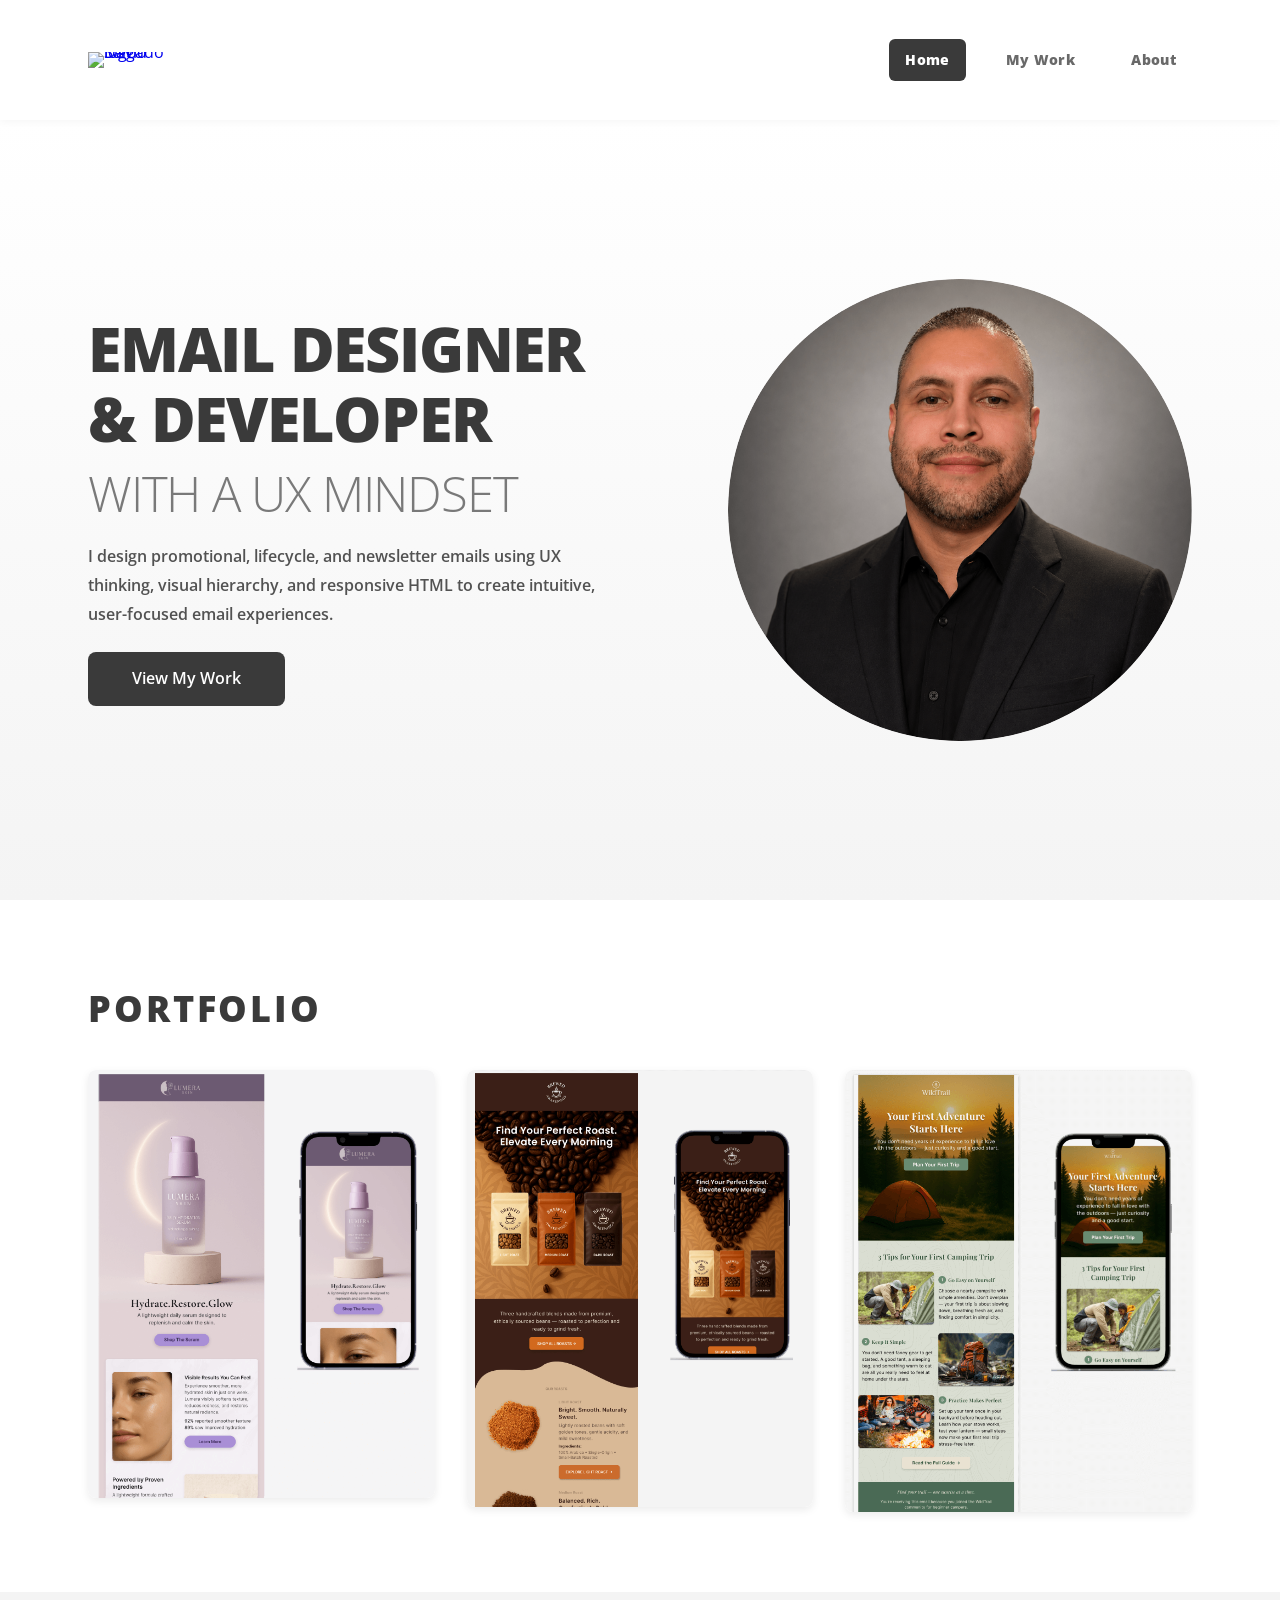
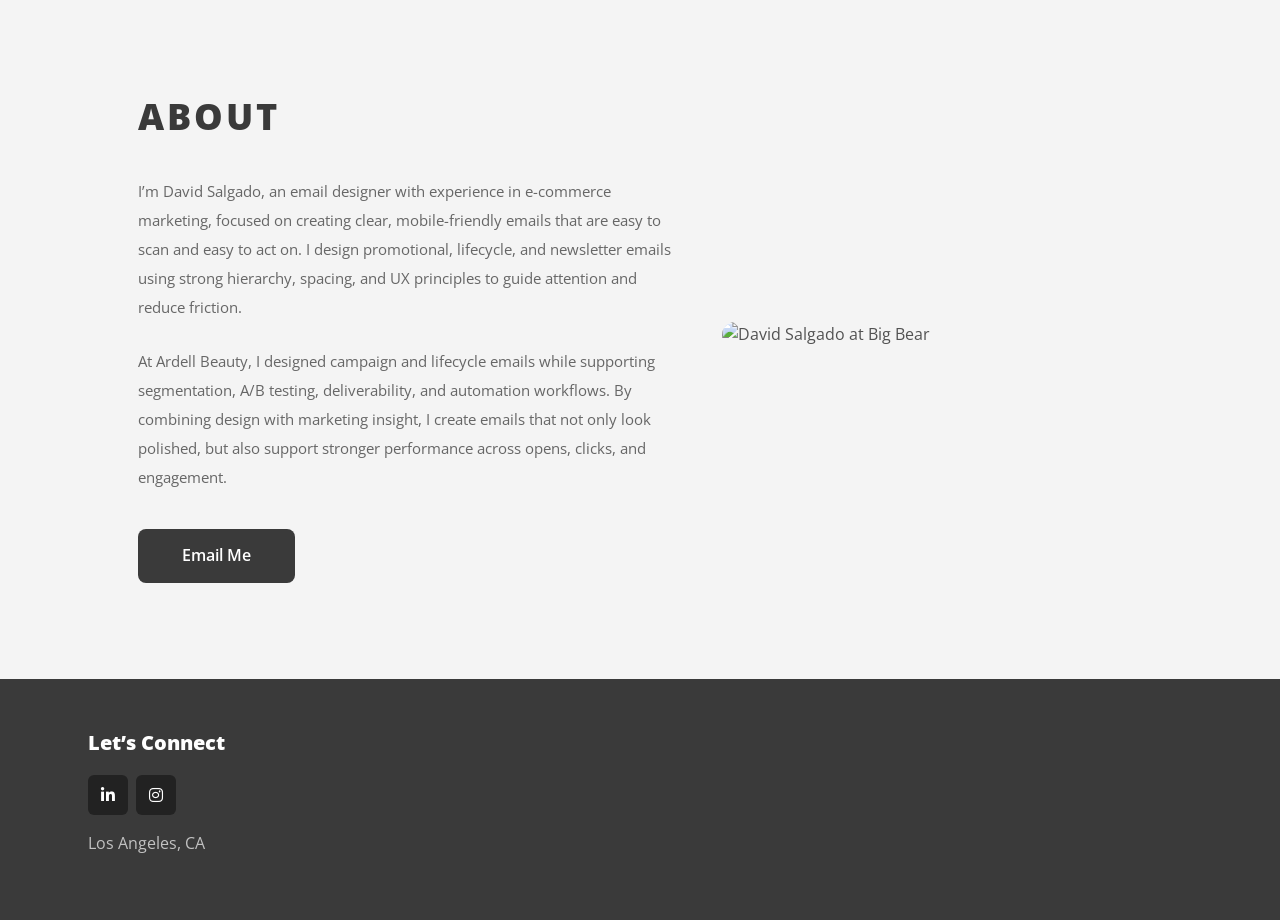
==== commit 2a9e9de8: "Add files via upload Updated portfolio June 2026" ====
--- a/index.html
+++ b/index.html
@@ -1,206 +1,213 @@
 <!DOCTYPE HTML>
 <html>
-	<head>
-		<title>David Salgado | Email Designer</title>
-		<meta charset="utf-8" />
-		<meta name="viewport" content="width=device-width, initial-scale=1, user-scalable=no" />
-		<link rel="stylesheet" href="assets/css/main.css" />
-	</head>
-	<body class="is-preload homepage">
+<head>
+	<title>David Salgado | Email Designer & Developer Portfolio</title>
+	<meta charset="utf-8" />
+	<meta name="viewport" content="width=device-width, initial-scale=1" />
+
+	<link rel="stylesheet" href="assets/css/main.css" />
+
+	<!-- Font Awesome Fix -->
+	<link rel="stylesheet" href="https://cdnjs.cloudflare.com/ajax/libs/font-awesome/6.7.2/css/all.min.css">
+</head>
+
+<body class="is-preload homepage">
 	<div id="page-wrapper">
-			<!-- Header -->
-			    <header id="header-wrapper">
-					<div class="page-container">
-						<!-- Logo -->
-							<div id="logo">
-								<a href="index.html"><img src="https://i.postimg.cc/rwcxncbr/davids-logo-1.png" width="100"></a>
-							</div>
-
-						<!-- Nav -->
-							<nav id="nav">
-								<ul>
-									<li class="current"><a href="#main-wrapper">Home</a></li>
-									<li>
-										<a href="#features-wrapper">My work</a>
-									</li>
-									<li><a href="#about-wrapper">About</a></li>
-									
-								</ul>
-							</nav>
-						</div>
-				</header>
-					<!-- Main -->
-				<div id="main-wrapper">
-						<div class="page-container">
-							<div class="row hero-row">
-
-							<!-- Left column -->
-							<div class="column hero-text">
-								<h3 class="titleHeader">
-								EMAIL <span class="new-color">DESIGNER</span><br>
-								WITH A UX MINDSET
-								</h3>
-
-								<p class="main-text">
-								I design high-performing promotional, lifecycle, and newsletter emails — combining UX principles with clean visual hierarchy to guide users from first glance to action.
-								</p>
-
-								<a href="#features-wrapper" class="btn">View My Work</a>
-							</div>
-
-							<!-- Right column -->
-							<div class="column hero-photo">
-								<img src="https://i.postimg.cc/jSKPgK9J/david-img.png" alt="Email design preview" class="hero-image">
-							</div>
-
-							</div>
-						   </div>
-						</div>
-		
-				<!-- Features -->
-							<div id="features-wrapper">
-							<div class="container">
-								<h2>Portfolio</h2>
-
-								<!-- Row 1 -->
-								<div class="row">
-								<div class="col-4 col-12-medium">
-
-									<!-- Box -->
-									<section class="box feature portfolio-card">
-									<a href="lumera.html" class="image featured">
-										<img src="images/lumera-thumbnail.png" alt="lumera email design" />
-									</a>
-									<a href="lumera.html">
-										<div class="middle">
-										<h3 class="text">Lumera email design</h3>
-										<p class="text-btn">View more</p>
-										</div>
-									</a>
-									</section>
+
+		<header id="header-wrapper">
+			<div class="page-container">
+				<div id="logo">
+					<a href="index.html">
+						<img src="https://i.postimg.cc/rwcxncbr/davids-logo-1.png" alt="David Salgado logo">
+					</a>
+				</div>
+
+				<nav id="nav">
+					<ul>
+						<li class="current"><a href="#main-wrapper">Home</a></li>
+						<li><a href="#features-wrapper">My Work</a></li>
+						<li><a href="#about-wrapper">About</a></li>
+					</ul>
+				</nav>
+			</div>
+		</header>
+
+		<div id="main-wrapper">
+			<div class="page-container">
+				<div class="hero-row">
+
+					<div class="hero-text">
+						<h1 class="titleHeader">
+							EMAIL DESIGNER <br>& DEVELOPER<br>
+							<span class="light-headline">WITH A UX MINDSET</span>
+						</h1>
+
+						<p class="main-text">
+							I design promotional, lifecycle, and newsletter emails using UX thinking, visual hierarchy, and responsive HTML to create intuitive, user-focused email experiences.
+						</p>
+
+						<a href="#features-wrapper" class="btn">View My Work</a>
+					</div>
+
+					<div class="hero-photo">
+						<img src="images/pro-me.png" alt="Portrait of David Salgado" class="hero-image">
+					</div>
+
+				</div>
+			</div>
+		</div>
+
+		<div id="features-wrapper">
+			<div class="container">
+				<h2>Portfolio</h2>
+
+				<div class="row">
+					<div class="col-4">
+						<section class="portfolio-card">
+							<a href="lumera.html" class="image">
+								<img src="images/lumera-thumbnail.png" alt="Lumera email design">
+							</a>
+							<a href="lumera.html">
+								<div class="middle">
+									<h3 class="text">Lumera Email Design</h3>
+									<p class="text-btn">View more</p>
 								</div>
-
-								<div class="col-4 col-12-medium">
-
-									<!-- Box -->
-									<section class="box feature portfolio-card">
-									<a href="brewed-roast.html" class="image featured">
-										<img src="images/brewed-thumbnail.png" alt="brewed awakening email design" />
-									</a>
-									<a href="brewed-roast.html">
-										<div class="middle">
-										<h3 class="text">brewed awakening email design</h3>
-										<p class="text-btn">View more</p>
-										</div>
-									</a>
-									</section>
+							</a>
+						</section>
+					</div>
+
+					<div class="col-4">
+						<section class="portfolio-card">
+							<a href="brewed-roast.html" class="image">
+								<img src="images/brewed-thumbnail.png" alt="Brewed Awakening email design">
+							</a>
+							<a href="brewed-roast.html">
+								<div class="middle">
+									<h3 class="text">Brewed Awakening Email Design</h3>
+									<p class="text-btn">View more</p>
 								</div>
-
-								<div class="col-4 col-12-medium">
-
-									<!-- Box -->
-									<section class="box feature portfolio-card">
-									<a href="wildtrail.html" class="image featured">
-										<img src="images/wildtrail-thumbnail.png" alt="wildtrail email design" />
-									</a>
-									<a href="wildtrail.html">
-										<div class="middle">
-										<h3 class="text">wildTrail email design</h3>
-										<p class="text-btn">View more</p>
-										</div>
-									</a>
-									</section>
+							</a>
+						</section>
+					</div>
+
+					<div class="col-4">
+						<section class="portfolio-card">
+							<a href="wildtrail.html" class="image">
+								<img src="images/wildtrail-thumbnail.png" alt="WildTrail email design">
+							</a>
+							<a href="wildtrail.html">
+								<div class="middle">
+									<h3 class="text">WildTrail Email Design</h3>
+									<p class="text-btn">View more</p>
 								</div>
-								</div>
-							</div>
-							</div>
-
-					 <!-- About -->
-					<div id="about-wrapper">
-						<div class="container">
-							<div class="row about-row">
-							<!-- Left column: text -->
-							<div class="column about-text-block about-animate">
-								<h2>About</h2>
-								<p class="about-text">
-								I’m David Salgado, an email designer with experience in e-commerce marketing, focused on creating clear, mobile-friendly emails that are easy to scan and easy to act on. I design promotional, lifecycle, and newsletter emails using strong hierarchy, spacing, and UX principles to guide attention and reduce friction.
-								</p>
-								<p class="about-text">
-								At Ardell Beauty, I designed campaign and lifecycle emails while supporting segmentation, A/B testing, deliverability, and automation workflows. By combining design with marketing insight, I create emails that not only look polished, but also support stronger performance across opens, clicks, and engagement.
-								</p>
-								<a href="mailto:davidsalgado2124@gmail.com" target="_blank" class="btn about-btn">
-								Email Me
-								</a>
-							</div>
-							<!-- Right column: image -->
-							<div class="column about-photo about-animate">
-								<img src="https://i.postimg.cc/CxYkPYtr/big-bear.jpg" alt="Portrait of David Salgado" class="about-image"/>
-							</div>
-							</div>
-						</div>
-					</div>
-					<!-- Footer -->
-						<div id="footer-wrapper">
-							<footer id="footer" class="container">
-						<div class="row">		
-								
-					      <div class="col-3 col-6-medium col-12-small">
-
-						      <!-- Contact -->
-								<section class="widget contact last">
-									<h3>Let’s Connect</h3>
-									<ul>
-										<li><a href="https://www.linkedin.com/in/david-salgado-385b7a15a/" class="icon brands fa-linkedin"><span class="label">LinkedIn</span></a></li>
-										<li><a href="https://www.instagram.com/dee2141san/" class="icon brands fa-instagram"><span class="label">Instagram</span></a></li>
-									</ul>
-									<p>Los Angeles, CA<br />
-									</p>
-								</section>
-						  </div>
-					 </div>	
-				 </footer>
-				</div>
-			</div>
-		<!-- Scripts -->
-			<script src="assets/js/jquery.min.js"></script>
-			<script src="assets/js/jquery.dropotron.min.js"></script>
-			<script src="assets/js/browser.min.js"></script>
-			<script src="assets/js/breakpoints.min.js"></script>
-			<script src="assets/js/util.js"></script>
-			<script src="assets/js/main.js"></script>
-
-			<script>
-				document.addEventListener('DOMContentLoaded', function () {
-					document.body.classList.add('hero-animate');
-
-					const prefersReduced = window.matchMedia &&
-					window.matchMedia('(prefers-reduced-motion: reduce)').matches;
-
-					const cards = document.querySelectorAll('.portfolio-card');
-					const aboutEls = document.querySelectorAll('.about-animate');
-
-					if (prefersReduced || !('IntersectionObserver' in window)) {
-					cards.forEach(el => el.classList.add('is-visible'));
-					aboutEls.forEach(el => el.classList.add('is-visible'));
-					return;
-					}
-
-					const observer = new IntersectionObserver(
-					entries => {
-						entries.forEach(entry => {
+							</a>
+						</section>
+					</div>
+				</div>
+			</div>
+		</div>
+
+		<div id="about-wrapper">
+			<div class="container">
+				<div class="about-row">
+
+					<div class="about-text-block about-animate">
+						<h2>About</h2>
+
+						<p class="about-text">
+							I’m David Salgado, an email designer with experience in e-commerce marketing, focused on creating clear, mobile-friendly emails that are easy to scan and easy to act on. I design promotional, lifecycle, and newsletter emails using strong hierarchy, spacing, and UX principles to guide attention and reduce friction.
+						</p>
+
+						<p class="about-text">
+							At Ardell Beauty, I designed campaign and lifecycle emails while supporting segmentation, A/B testing, deliverability, and automation workflows. By combining design with marketing insight, I create emails that not only look polished, but also support stronger performance across opens, clicks, and engagement.
+						</p>
+
+						<a href="mailto:davidsalgado2124@gmail.com" class="btn about-btn">Email Me</a>
+					</div>
+
+					<div class="about-photo about-animate">
+						<img src="https://i.postimg.cc/CxYkPYtr/big-bear.jpg" alt="David Salgado at Big Bear" class="about-image">
+					</div>
+
+				</div>
+			</div>
+		</div>
+
+		<div id="footer-wrapper">
+			<footer id="footer" class="container">
+				<section class="widget contact last">
+					<h3>Let’s Connect</h3>
+
+					<ul>
+						<li>
+							<a href="https://www.linkedin.com/in/david-salgado-385b7a15a/" aria-label="LinkedIn">
+								<i class="fa-brands fa-linkedin-in"></i>
+							</a>
+						</li>
+						<li>
+							<a href="https://www.instagram.com/dee2141san/" aria-label="Instagram">
+								<i class="fa-brands fa-instagram"></i>
+							</a>
+						</li>
+					</ul>
+
+					<p>Los Angeles, CA</p>
+				</section>
+			</footer>
+		</div>
+
+	</div>
+
+	<script src="assets/js/jquery.min.js"></script>
+	<script src="assets/js/jquery.dropotron.min.js"></script>
+	<script src="assets/js/browser.min.js"></script>
+	<script src="assets/js/breakpoints.min.js"></script>
+	<script src="assets/js/util.js"></script>
+	<script src="assets/js/main.js"></script>
+
+	<script>
+		document.addEventListener('DOMContentLoaded', function () {
+			const header = document.getElementById('header-wrapper');
+
+			function handleHeaderScroll() {
+				if (window.scrollY > 20) {
+					header.classList.add('is-sticky');
+				} else {
+					header.classList.remove('is-sticky');
+				}
+			}
+
+			handleHeaderScroll();
+			window.addEventListener('scroll', handleHeaderScroll);
+
+			const prefersReduced = window.matchMedia &&
+				window.matchMedia('(prefers-reduced-motion: reduce)').matches;
+
+			const cards = document.querySelectorAll('.portfolio-card');
+			const aboutEls = document.querySelectorAll('.about-animate');
+
+			if (prefersReduced || !('IntersectionObserver' in window)) {
+				cards.forEach(el => el.classList.add('is-visible'));
+				aboutEls.forEach(el => el.classList.add('is-visible'));
+				return;
+			}
+
+			const observer = new IntersectionObserver(
+				entries => {
+					entries.forEach(entry => {
 						if (entry.isIntersecting) {
 							entry.target.classList.add('is-visible');
 							observer.unobserve(entry.target);
 						}
-						});
-					},
-					{ threshold: 0.25 }
-					);
-
-					cards.forEach(el => observer.observe(el));
-					aboutEls.forEach(el => observer.observe(el));
-				});
-			</script>
-
-	</body>
+					});
+				},
+				{ threshold: 0.25 }
+			);
+
+			cards.forEach(el => observer.observe(el));
+			aboutEls.forEach(el => observer.observe(el));
+		});
+	</script>
+
+</body>
 </html>
--- a/assets/css/main.css
+++ b/assets/css/main.css
@@ -1,3264 +1,697 @@
 @import url("fontawesome-all.min.css");
-@import url("https://fonts.googleapis.com/css?family=Oleo+Script:400|Open+Sans:300,300italic,600,600italic,800");
-
-
-html, body, div, span, applet, object,
-iframe, h1, h2, h3, h4, h5, h6, p, blockquote,
-pre, a, abbr, acronym, address, big, cite,
-code, del, dfn, em, img, ins, kbd, q, s, samp,
-small, strike, strong, sub, sup, tt, var, b,
-u, i, center, dl, dt, dd, ol, ul, li, fieldset,
-form, label, legend, table, caption, tbody,
-tfoot, thead, tr, th, td, article, aside,
-canvas, details, embed, figure, figcaption,
-footer, header, hgroup, menu, nav, output, ruby,
-section, summary, time, mark, audio, video {
+@import url("https://fonts.googleapis.com/css?family=Open+Sans:300,400,600,800");
+
+/* RESET */
+* {
 	margin: 0;
 	padding: 0;
-	border: 0;
-	font-size: 100%;
-	font: inherit;
-	vertical-align: baseline;}
-
-article, aside, details, figcaption, figure,
-footer, header, hgroup, menu, nav, section {
-	display: block;}
+	box-sizing: border-box;
+}
+
+html {
+	scroll-behavior: smooth;
+}
 
 body {
-	line-height: 1;
-}
-
-html{
-	scroll-behavior: smooth;
-	
-}
-
-ol, ul {
+	font-family: "Open Sans", sans-serif;
+	background: #ffffff;
+	color: #525252;
+	line-height: 1.6;
+	overflow-x: hidden;
+}
+
+img {
+	display: block;
+	max-width: 100%;
+	height: auto;
+}
+
+a {
+	text-decoration: none;
+}
+
+ul {
 	list-style: none;
 }
 
-blockquote, q {
-	quotes: none;
-}
-
-	blockquote:before, blockquote:after, q:before, q:after {
-		content: '';
-		content: none;
-	}
-
-table {
-	border-collapse: collapse;
-	border-spacing: 0;
-}
-
-body {
-	-webkit-text-size-adjust: none;
-}
-
-mark {
-	background-color: transparent;
-	color: inherit;
-}
-
-input::-moz-focus-inner {
-	border: 0;
-	padding: 0;
-}
-
-input, select, textarea {
-	-moz-appearance: none;
-	-webkit-appearance: none;
-	-ms-appearance: none;
-	appearance: none;
-}
-
-/* Basic */
-
-	@-ms-viewport {
-		width: device-width;
-	}
-
-	html {
-		box-sizing: border-box;
-	}
-
-	*, *:before, *:after {
-		box-sizing: inherit;
-	}
-
-	body {
-		background-image: -moz-linear-gradient(top, rgba(0, 0, 0, 0.05), rgba(0, 0, 0, 0)), url("images/bg01.png");
-		background-image: -webkit-linear-gradient(top, rgba(0, 0, 0, 0.05), rgba(0, 0, 0, 0)), url("images/bg01.png");
-		background-image: -ms-linear-gradient(top, rgba(0, 0, 0, 0.05), rgba(0, 0, 0, 0)), url("images/bg01.png");
-		background-image: linear-gradient(top, rgba(0, 0, 0, 0.05), rgba(0, 0, 0, 0)), url("images/bg01.png");
-		background-color: #3a3a3a;
-		background-position: top left, top left;
-		background-repeat: repeat-x, repeat;
-		background-size: 100% 30em, auto;
-		font-family: 'Open Sans', sans-serif;
-		font-size: 13pt;
-		color: #c2c2c2;
-		font-weight: 300;
-		line-height: 2.25em;
-	}
-
-		body.is-preload *, body.is-preload *:before, body.is-preload *:after {
-			-moz-animation: none !important;
-			-webkit-animation: none !important;
-			-ms-animation: none !important;
-			animation: none !important;
-			-moz-transition: none !important;
-			-webkit-transition: none !important;
-			-ms-transition: none !important;
-			transition: none !important;
-		}
-
-	input, select, textarea {
-		font-family: 'Open Sans', sans-serif;
-		font-size: 13pt;
+/* CONTAINERS */
+.container,
+.page-container {
+	width: 1200px;
+	max-width: 100%;
+	margin: 0 auto;
+	padding: 0 3rem;
+}
+
+/* HEADER */
+#page-wrapper {
+	padding-top: 120px;
+}
+
+#header-wrapper {
+	position: fixed;
+	top: 0;
+	left: 0;
+	right: 0;
+	height: 120px;
+	background: #ffffff;
+	z-index: 999;
+	box-shadow: 0 2px 8px rgba(0, 0, 0, 0.04);
+	transition: background-color 0.35s ease, box-shadow 0.25s ease;
+}
+
+#header-wrapper.is-sticky {
+	background: #ececec;
+	box-shadow: 0 2px 6px rgba(0, 0, 0, 0.06);
+}
+
+#header-wrapper .page-container {
+	height: 100%;
+	display: flex;
+	align-items: center;
+	justify-content: space-between;
+}
+
+#logo {
+	display: flex;
+	align-items: center;
+	line-height: 0;
+	margin: 0;
+}
+
+#logo img {
+	width: 100px;
+	height: auto;
+}
+
+/* DESKTOP NAV */
+#nav ul {
+	display: flex;
+	align-items: center;
+	gap: 1.5rem;
+}
+
+#nav a {
+	display: inline-block;
+	color: #696969;
+	font-size: 0.9rem;
+	font-weight: 800;
+	letter-spacing: 0.025em;
+	padding: 0.6rem 1rem;
+	border-radius: 6px;
+	transition: background-color 0.25s ease, color 0.25s ease;
+}
+
+#nav a:hover,
+#nav .current a {
+	background: #3a3a3a;
+	color: #ffffff;
+}
+
+/* HERO */
+#main-wrapper {
+	min-height: calc(100vh - 120px);
+	display: flex;
+	align-items: center;
+	padding: 4rem 0;
+	background: linear-gradient(180deg, #ffffff 0%, #f4f4f4 100%);
+	scroll-margin-top: 120px;
+}
+
+.hero-row {
+	width: 100%;
+	display: flex;
+	align-items: center;
+	justify-content: space-between;
+	gap: 5rem;
+}
+
+.hero-text {
+	flex: 0 0 48%;
+}
+
+.hero-photo {
+	flex: 0 0 42%;
+	display: flex;
+	justify-content: flex-end;
+	align-items: center;
+}
+
+.titleHeader {
+	color: #3a3a3a;
+	font-size: clamp(3rem, 5vw, 3.8rem);
+	line-height: 1.15;
+	font-weight: 800;
+	text-transform: uppercase;
+	letter-spacing: -0.02em;
+	margin-bottom: 1.15rem;
+}
+
+.light-headline {
+	display: inline-block;
+	color: #797979;
+	font-size: 0.8em;
+	font-weight: 300;
+}
+
+.main-text {
+	color: #525252;
+	font-size: 1rem;
+	font-weight: 600;
+	line-height: 1.8;
+	max-width: 540px;
+	margin-bottom: 1.5rem;
+}
+
+.btn {
+	display: inline-block;
+	background: #3a3a3a;
+	color: #ffffff;
+	padding: 14px 44px;
+	border-radius: 8px;
+	font-weight: 600;
+	transition: background-color 0.25s ease;
+}
+
+.btn:hover {
+	background: #696969;
+	color: #ffffff;
+}
+
+.hero-image {
+	width: 100%;
+	max-width: 500px;
+	border-radius: 50%;
+	object-fit: cover;
+}
+
+/* PORTFOLIO */
+#features-wrapper {
+	padding: 5rem 0;
+	background: #ffffff;
+	scroll-margin-top: 120px;
+}
+
+h2 {
+	color: #3a3a3a;
+	font-size: 2.25rem;
+	font-weight: 800;
+	text-transform: uppercase;
+	letter-spacing: 0.08em;
+	text-align: left;
+	margin-bottom: 2rem;
+}
+
+.row {
+	display: flex;
+	flex-wrap: wrap;
+	gap: 2rem;
+}
+
+.col-4 {
+	flex: 1 1 calc(33.333% - 2rem);
+	min-width: 0;
+}
+
+.portfolio-card {
+	position: relative;
+	background: #ffffff;
+	border-radius: 8px;
+	overflow: hidden;
+	box-shadow: 0 3px 8px rgba(0, 0, 0, 0.08);
+	margin-bottom: 0;
+}
+
+.portfolio-card .image {
+	display: block;
+	width: 100%;
+}
+
+.portfolio-card img {
+	width: 100%;
+	border-radius: 8px;
+	transition: opacity 0.35s ease;
+}
+
+.middle {
+	position: absolute;
+	top: 50%;
+	left: 50%;
+	width: 90%;
+	text-align: center;
+	transform: translate(-50%, -50%);
+	opacity: 0;
+	transition: opacity 0.35s ease;
+}
+
+.portfolio-card:hover img {
+	opacity: 0.2;
+}
+
+.portfolio-card:hover .middle {
+	opacity: 1;
+}
+
+.text {
+	color: #3a3a3a;
+	font-size: 1.25rem;
+	font-weight: 800;
+	text-transform: capitalize;
+	line-height: 1.3;
+	margin-bottom: 0.5rem;
+}
+
+.text-btn {
+	color: #3a3a3a;
+	font-size: 1rem;
+	font-weight: 700;
+	text-transform: uppercase;
+}
+
+/* ABOUT */
+#about-wrapper {
+	padding: 6rem 0;
+	background: #f4f4f4;
+	scroll-margin-top: 120px;
+}
+
+#about-wrapper .container {
+	max-width: 1100px;
+}
+
+.about-row {
+	display: flex;
+	flex-direction: row;
+	align-items: center;
+	justify-content: center;
+	gap: 3rem;
+	flex-wrap: nowrap;
+}
+
+.about-text-block {
+	flex: 0 1 560px;
+	max-width: 560px;
+}
+
+.about-text {
+	color: #666666;
+	font-size: 0.95rem;
+	line-height: 1.9;
+	margin-bottom: 1.6rem;
+}
+
+.about-btn {
+	margin-top: 0.75rem;
+}
+
+.about-photo {
+	flex: 0 0 420px;
+	display: flex;
+	justify-content: flex-end;
+}
+
+.about-image {
+	width: 100%;
+	max-width: 420px;
+	border-radius: 16px;
+	object-fit: cover;
+}
+
+/* ANIMATIONS */
+.about-animate,
+.portfolio-card {
+	opacity: 0;
+	transform: translateY(24px);
+	transition: opacity 0.6s ease, transform 0.6s ease;
+}
+
+.about-animate.is-visible,
+.portfolio-card.is-visible {
+	opacity: 1;
+	transform: translateY(0);
+}
+
+/* FOOTER */
+#footer-wrapper {
+	padding: 3rem 0 4rem;
+	background: #3a3a3a;
+}
+
+#footer h3 {
+	color: #ffffff;
+	font-size: 1.25rem;
+	font-weight: 800;
+	margin-bottom: 1rem;
+}
+
+#footer p {
+	color: #c2c2c2;
+}
+
+.widget.contact ul {
+	display: flex;
+	gap: 0.5rem;
+	margin-bottom: 1rem;
+}
+
+.widget.contact a {
+	display: inline-flex;
+	align-items: center;
+	justify-content: center;
+	width: 2.5rem;
+	height: 2.5rem;
+	background: #222222;
+	color: #ffffff;
+	border-radius: 6px;
+	transition: background-color 0.25s ease;
+}
+
+.widget.contact a:hover {
+	background: #555555;
+}
+
+.icon > .label {
+	display: none;
+}
+
+/* MOBILE NAV DEFAULT */
+#navToggle,
+#navPanel {
+	display: none;
+}
+
+/* SMALL DESKTOP / IPAD LANDSCAPE */
+@media screen and (max-width: 1100px) {
+	.container,
+	.page-container {
+		width: 100%;
+		padding: 0 2rem;
+	}
+
+	#main-wrapper {
+		min-height: auto;
+		padding: 4rem 0;
+	}
+
+	.hero-row {
+		gap: 3rem;
+	}
+
+	.titleHeader {
+		font-size: clamp(2.5rem, 5vw, 3.2rem);
+	}
+
+	.hero-image {
+		max-width: 420px;
+	}
+
+	.row {
+		gap: 1.5rem;
+	}
+
+	.col-4 {
+		flex: 1 1 calc(33.333% - 1.5rem);
+	}
+
+	.about-row {
+		gap: 2rem;
+	}
+
+	.about-text-block {
+		flex: 0 1 50%;
+		max-width: 50%;
+	}
+
+	.about-photo {
+		flex: 0 1 45%;
+	}
+
+	.about-image {
+		max-width: 100%;
+	}
+}
+
+/* TABLET / MOBILE NAV */
+@media screen and (max-width: 980px) {
+	.container,
+	.page-container {
+		padding: 0 1.5rem;
+	}
+
+	#page-wrapper {
+		padding-top: 105px;
+	}
+
+	#header-wrapper {
+		height: 105px;
+	}
+
+	#header-wrapper .page-container {
+		justify-content: center;
+	}
+
+	#logo img {
+		width: 90px;
+	}
+
+	#nav {
+		display: none;
+	}
+
+	#navToggle {
+		display: block;
+		position: fixed;
+		top: 28px;
+		left: 16px;
+		width: 58px;
+		height: 44px;
+		z-index: 10001;
+	}
+
+	#navToggle .toggle {
+		display: block;
+		width: 58px;
+		height: 44px;
+		text-decoration: none;
+	}
+
+	#navToggle .toggle:before {
+		content: "\f0c9";
+		font-family: "Font Awesome 5 Free";
+		font-weight: 900;
+		position: absolute;
+		left: 0;
+		top: 0;
+		width: 58px;
+		height: 38px;
+		line-height: 38px;
+		background: rgba(0, 0, 0, 0.45);
+		color: #ffffff;
+		border-radius: 6px;
+		text-align: center;
+		font-size: 20px;
+	}
+
+	#navPanel {
+		display: block;
+		position: fixed;
+		top: 0;
+		left: 0;
+		width: 275px;
+		height: 100%;
+		background: #ffffff;
+		z-index: 10002;
+		padding: 1rem 1.25rem;
+		box-shadow: inset -3px 0 0 #dfdfdf;
+		transform: translateX(-275px);
+		transition: transform 0.5s ease;
+		overflow-y: auto;
+	}
+
+	#navPanel .link {
+		display: block;
+		height: 54px;
+		line-height: 54px;
 		color: #696969;
-		font-weight: 300;
-		line-height: 2.25em;
-	}
-
-	a {
-		color: #0090c5;
-		text-decoration: underline;
-	}
-
-		a:hover {
-			text-decoration: none;
-		}
-
-	h1, h2, h3, h4, h5, h6 {
-		color: #d4d4d4;
 		font-weight: 800;
-	}
-
-		h1 a, h2 a, h3 a, h4 a, h5 a, h6 a {
-			color: inherit;
-			text-decoration: none;
-			outline: 0;
-		}
+		border-top: 1px solid #e8e8e8;
+		text-decoration: none;
+	}
+
+	#navPanel .link:first-child {
+		border-top: 0;
+	}
+
+	body.navPanel-visible #page-wrapper,
+	body.navPanel-visible #navToggle {
+		transform: translateX(275px);
+		transition: transform 0.5s ease;
+	}
+
+	body.navPanel-visible #navPanel {
+		transform: translateX(0);
+	}
+
+	#main-wrapper {
+		padding: 3rem 0 4rem;
+	}
+
+	.hero-row {
+		flex-direction: column;
+		align-items: flex-start;
+		gap: 2.5rem;
+	}
+
+	.hero-text,
+	.hero-photo {
+		width: 100%;
+		flex: 1 1 100%;
+	}
+
+	.titleHeader {
+		font-size: clamp(2.1rem, 6vw, 2.8rem);
+		line-height: 1.2;
+	}
+
+	.main-text {
+		max-width: 34rem;
+		font-size: 0.95rem;
+		line-height: 1.7;
+	}
+
+	.btn {
+		width: 100%;
+		text-align: center;
+	}
+
+	.hero-photo {
+		justify-content: center;
+	}
+
+	.hero-image {
+		max-width: 360px;
+	}
+
+	.col-4 {
+		flex: 1 1 100%;
+	}
+
+	.about-row {
+		flex-direction: column;
+		align-items: flex-start;
+		gap: 2.5rem;
+	}
+
+	.about-text-block,
+	.about-photo {
+		width: 100%;
+		flex: 1 1 100%;
+		max-width: 100%;
+	}
+
+	.about-photo {
+		justify-content: flex-start;
+	}
+
+	.about-image {
+		max-width: 420px;
+	}
+}
+
+/* PHONE */
+@media screen and (max-width: 600px) {
+	.container,
+	.page-container {
+		padding: 0 1.5rem;
+	}
+
+	#page-wrapper {
+		padding-top: 95px;
+	}
+
+	#header-wrapper {
+		height: 95px;
+	}
+
+	#logo img {
+		width: 82px;
+	}
+
+	#navToggle {
+		top: 24px;
+		left: 16px;
+	}
+
+	#main-wrapper {
+		padding: 2.5rem 0 3.75rem;
+	}
+
+	.titleHeader {
+		font-size: clamp(1.9rem, 8vw, 2.35rem);
+		line-height: 1.2;
+	}
+
+	.main-text {
+		font-size: 0.9rem;
+		line-height: 1.7;
+		margin-bottom: 1.75rem;
+	}
+
+	.hero-image {
+		max-width: 340px;
+	}
+
+	#features-wrapper {
+		padding: 4rem 0;
+	}
+
+	#about-wrapper {
+		padding: 3.5rem 0;
+	}
 
 	h2 {
-		font-size: 2.25em;
-		text-align: center;
-		text-transform: capitalize;
-		margin-top: 5.5em;
-		margin-bottom: 0.5em;
-	}
-
-	h3 {
-		font-size: 1.35em;
-		margin: 0 0 1em 0;
-	}
-
-	b, strong {
-		font-weight: 600;
-		color: #444;
-	}
-
-	i, em {
-		font-style: italic;
-	}
-
-	br.clear {
-		clear: both;
-	}
-
-	sub {
-		position: relative;
-		top: 0.5em;
-		font-size: 0.8em;
-	}
-
-	sup {
-		position: relative;
-		top: -0.5em;
-		font-size: 0.8em;
-	}
-
-	hr {
-		border: 0;
-		border-top: solid 1px #eee;
-	}
-
-	blockquote {
-		border-left: solid 0.5em #eee;
-		padding: 1em 0 1em 2em;
-		font-style: italic;
-	}
-
-	p, ul, ol, dl, table {
-		margin-bottom: 2em;
-	}
-
-/* Container */
-
-	.container {
-		margin: 0 auto;
-		max-width: 100%;
-		width: 1400px;
-	}
-
-		@media screen and (max-width: 1680px) {
-
-			.container {
-				width: 1200px;
-			}
-
-			.container-content{
-				width: 1200px;
-			}
-
-		}
-
-		@media screen and (max-width: 1280px) {
-
-			.container {
-				width: 960px;
-			}
-			.container-content{
-				width: 960px;
-			}
-
-		}
-
-		@media screen and (max-width: 980px) {
-
-			.container {
-				width: 90%;
-			}
-
-			.container-content{
-				width: 90%;
-			}
-
-
-		}
-
-		@media screen and (max-width: 736px) {
-
-			.container {
-				width: 100%;
-			}
-
-			.container-content{
-				width: 100%;
-			}
-
-
-		}
-
-/* Row */
-
-	.row {
-		display: flex;
-		flex-wrap: wrap;
-		box-sizing: border-box;
-		align-items: stretch;
-	}
-
-		.row > * {
-			box-sizing: border-box;
-		}
-
-		.row.gtr-uniform > * > :last-child {
-			margin-bottom: 0;
-		}
-
-		.row.aln-left {
-			justify-content: flex-start;
-		}
-
-		.row.aln-center {
-			justify-content: center;
-		}
-
-		.row.aln-right {
-			justify-content: flex-end;
-		}
-
-		.row.aln-top {
-			align-items: flex-start;
-		}
-
-		.row.aln-middle {
-			align-items: center;
-		}
-
-		.row.aln-bottom {
-			align-items: flex-end;
-		}
-
-		.row > .imp {
-			order: -1;
-		}
-
-		.row > .col-1 {
-			width: 8.33333%;
-		}
-
-		.row > .off-1 {
-			margin-left: 8.33333%;
-		}
-
-		.row > .col-2 {
-			width: 16.66667%;
-		}
-
-		.row > .off-2 {
-			margin-left: 16.66667%;
-		}
-
-		.row > .col-3 {
-			width: 25%;
-		}
-
-		.row > .off-3 {
-			margin-left: 25%;
-		}
-
-		.row > .col-4 {
-			width: 33.33333%;
-		}
-
-		.row > .off-4 {
-			margin-left: 33.33333%;
-		}
-
-		.row > .col-5 {
-			width: 41.66667%;
-		}
-
-		.row > .off-5 {
-			margin-left: 41.66667%;
-		}
-
-		.row > .col-6 {
-			width: 50%;
-		}
-
-		.row > .off-6 {
-			margin-left: 50%;
-		}
-
-		.row > .col-7 {
-			width: 58.33333%;
-		}
-
-		.row > .off-7 {
-			margin-left: 58.33333%;
-		}
-
-		.row > .col-8 {
-			width: 66.66667%;
-		}
-
-		.row > .off-8 {
-			margin-left: 66.66667%;
-		}
-
-		.row > .col-9 {
-			width: 75%;
-		}
-
-		.row > .off-9 {
-			margin-left: 75%;
-		}
-
-		.row > .col-10 {
-			width: 83.33333%;
-		}
-
-		.row > .off-10 {
-			margin-left: 83.33333%;
-		}
-
-		.row > .col-11 {
-			width: 91.66667%;
-		}
-
-		.row > .off-11 {
-			margin-left: 91.66667%;
-		}
-
-		.row > .col-12 {
-			width: 100%;
-		}
-
-		.row > .off-12 {
-			margin-left: 100%;
-		}
-
-		.row.gtr-0 {
-			margin-top: 0px;
-			margin-left: 0px;
-		}
-
-			.row.gtr-0 > * {
-				padding: 0px 0 0 0px;
-			}
-
-			.row.gtr-0.gtr-uniform {
-				margin-top: 0px;
-			}
-
-				.row.gtr-0.gtr-uniform > * {
-					padding-top: 0px;
-				}
-
-		.row.gtr-25 {
-			margin-top: -10px;
-			margin-left: -10px;
-		}
-
-			.row.gtr-25 > * {
-				padding: 10px 0 0 10px;
-			}
-
-			.row.gtr-25.gtr-uniform {
-				margin-top: -10px;
-			}
-
-				.row.gtr-25.gtr-uniform > * {
-					padding-top: 10px;
-				}
-
-		.row.gtr-50 {
-			margin-top: -20px;
-			margin-left: -20px;
-		}
-
-			.row.gtr-50 > * {
-				padding: 20px 0 0 20px;
-			}
-
-			.row.gtr-50.gtr-uniform {
-				margin-top: -20px;
-			}
-
-				.row.gtr-50.gtr-uniform > * {
-					padding-top: 20px;
-				}
-
-		.row {
-			margin-top: -40px;
-			margin-left: -40px;
-		}
-
-			.row > * {
-				padding: 40px 0 0 40px;
-			}
-
-			.row.gtr-uniform {
-				margin-top: -40px;
-			}
-
-				.row.gtr-uniform > * {
-					padding-top: 40px;
-				}
-
-		.row.gtr-150 {
-			margin-top: -60px;
-			margin-left: -60px;
-		}
-
-			.row.gtr-150 > * {
-				padding: 60px 0 0 60px;
-			}
-
-			.row.gtr-150.gtr-uniform {
-				margin-top: -60px;
-			}
-
-				.row.gtr-150.gtr-uniform > * {
-					padding-top: 60px;
-				}
-
-		.row.gtr-200 {
-			margin-top: -80px;
-			margin-left: -80px;
-		}
-
-			.row.gtr-200 > * {
-				padding: 80px 0 0 80px;
-			}
-
-			.row.gtr-200.gtr-uniform {
-				margin-top: -80px;
-			}
-
-				.row.gtr-200.gtr-uniform > * {
-					padding-top: 80px;
-				}
-
-		@media screen and (max-width: 1680px) {
-
-			.row {
-				display: flex;
-				flex-wrap: wrap;
-				box-sizing: border-box;
-				align-items: stretch;
-			}
-
-				.row > * {
-					box-sizing: border-box;
-				}
-
-				.row.gtr-uniform > * > :last-child {
-					margin-bottom: 0;
-				}
-
-				.row.aln-left {
-					justify-content: flex-start;
-				}
-
-				.row.aln-center {
-					justify-content: center;
-				}
-
-				.row.aln-right {
-					justify-content: flex-end;
-				}
-
-				.row.aln-top {
-					align-items: flex-start;
-				}
-
-				.row.aln-middle {
-					align-items: center;
-				}
-
-				.row.aln-bottom {
-					align-items: flex-end;
-				}
-
-				.row > .imp-xlarge {
-					order: -1;
-				}
-
-				.row > .col-1-xlarge {
-					width: 8.33333%;
-				}
-
-				.row > .off-1-xlarge {
-					margin-left: 8.33333%;
-				}
-
-				.row > .col-2-xlarge {
-					width: 16.66667%;
-				}
-
-				.row > .off-2-xlarge {
-					margin-left: 16.66667%;
-				}
-
-				.row > .col-3-xlarge {
-					width: 25%;
-				}
-
-				.row > .off-3-xlarge {
-					margin-left: 25%;
-				}
-
-				.row > .col-4-xlarge {
-					width: 33.33333%;
-				}
-
-				.row > .off-4-xlarge {
-					margin-left: 33.33333%;
-				}
-
-				.row > .col-5-xlarge {
-					width: 41.66667%;
-				}
-
-				.row > .off-5-xlarge {
-					margin-left: 41.66667%;
-				}
-
-				.row > .col-6-xlarge {
-					width: 50%;
-				}
-
-				.row > .off-6-xlarge {
-					margin-left: 50%;
-				}
-
-				.row > .col-7-xlarge {
-					width: 58.33333%;
-				}
-
-				.row > .off-7-xlarge {
-					margin-left: 58.33333%;
-				}
-
-				.row > .col-8-xlarge {
-					width: 66.66667%;
-				}
-
-				.row > .off-8-xlarge {
-					margin-left: 66.66667%;
-				}
-
-				.row > .col-9-xlarge {
-					width: 75%;
-				}
-
-				.row > .off-9-xlarge {
-					margin-left: 75%;
-				}
-
-				.row > .col-10-xlarge {
-					width: 83.33333%;
-				}
-
-				.row > .off-10-xlarge {
-					margin-left: 83.33333%;
-				}
-
-				.row > .col-11-xlarge {
-					width: 91.66667%;
-				}
-
-				.row > .off-11-xlarge {
-					margin-left: 91.66667%;
-				}
-
-				.row > .col-12-xlarge {
-					width: 100%;
-				}
-
-				.row > .off-12-xlarge {
-					margin-left: 100%;
-				}
-
-				.row.gtr-0 {
-					margin-top: 0px;
-					margin-left: 0px;
-				}
-
-					.row.gtr-0 > * {
-						padding: 0px 0 0 0px;
-					}
-
-					.row.gtr-0.gtr-uniform {
-						margin-top: 0px;
-					}
-
-						.row.gtr-0.gtr-uniform > * {
-							padding-top: 0px;
-						}
-
-				.row.gtr-25 {
-					margin-top: -10px;
-					margin-left: -10px;
-				}
-
-					.row.gtr-25 > * {
-						padding: 10px 0 0 10px;
-					}
-
-					.row.gtr-25.gtr-uniform {
-						margin-top: -10px;
-					}
-
-						.row.gtr-25.gtr-uniform > * {
-							padding-top: 10px;
-						}
-
-				.row.gtr-50 {
-					margin-top: -20px;
-					margin-left: -20px;
-				}
-
-					.row.gtr-50 > * {
-						padding: 20px 0 0 20px;
-					}
-
-					.row.gtr-50.gtr-uniform {
-						margin-top: -20px;
-					}
-
-						.row.gtr-50.gtr-uniform > * {
-							padding-top: 20px;
-						}
-
-				.row {
-					margin-top: -40px;
-					margin-left: -40px;
-				}
-
-					.row > * {
-						padding: 40px 0 0 40px;
-					}
-
-					.row.gtr-uniform {
-						margin-top: -40px;
-					}
-
-						.row.gtr-uniform > * {
-							padding-top: 40px;
-						}
-
-				.row.gtr-150 {
-					margin-top: -60px;
-					margin-left: -60px;
-				}
-
-					.row.gtr-150 > * {
-						padding: 60px 0 0 60px;
-					}
-
-					.row.gtr-150.gtr-uniform {
-						margin-top: -60px;
-					}
-
-						.row.gtr-150.gtr-uniform > * {
-							padding-top: 60px;
-						}
-
-				.row.gtr-200 {
-					margin-top: -80px;
-					margin-left: -80px;
-				}
-
-					.row.gtr-200 > * {
-						padding: 80px 0 0 80px;
-					}
-
-					.row.gtr-200.gtr-uniform {
-						margin-top: -80px;
-					}
-
-						.row.gtr-200.gtr-uniform > * {
-							padding-top: 80px;
-						}
-
-		}
-
-		@media screen and (max-width: 1280px) {
-
-			.row {
-				display: flex;
-				flex-wrap: wrap;
-				box-sizing: border-box;
-				align-items: stretch;
-			}
-
-				.row > * {
-					box-sizing: border-box;
-				}
-
-				.row.gtr-uniform > * > :last-child {
-					margin-bottom: 0;
-				}
-
-				.row.aln-left {
-					justify-content: flex-start;
-				}
-
-				.row.aln-center {
-					justify-content: center;
-				}
-
-				.row.aln-right {
-					justify-content: flex-end;
-				}
-
-				.row.aln-top {
-					align-items: flex-start;
-				}
-
-				.row.aln-middle {
-					align-items: center;
-				}
-
-				.row.aln-bottom {
-					align-items: flex-end;
-				}
-
-				.row > .imp-large {
-					order: -1;
-				}
-
-				.row > .col-1-large {
-					width: 8.33333%;
-				}
-
-				.row > .off-1-large {
-					margin-left: 8.33333%;
-				}
-
-				.row > .col-2-large {
-					width: 16.66667%;
-				}
-
-				.row > .off-2-large {
-					margin-left: 16.66667%;
-				}
-
-				.row > .col-3-large {
-					width: 25%;
-				}
-
-				.row > .off-3-large {
-					margin-left: 25%;
-				}
-
-				.row > .col-4-large {
-					width: 33.33333%;
-				}
-
-				.row > .off-4-large {
-					margin-left: 33.33333%;
-				}
-
-				.row > .col-5-large {
-					width: 41.66667%;
-				}
-
-				.row > .off-5-large {
-					margin-left: 41.66667%;
-				}
-
-				.row > .col-6-large {
-					width: 50%;
-				}
-
-				.row > .off-6-large {
-					margin-left: 50%;
-				}
-
-				.row > .col-7-large {
-					width: 58.33333%;
-				}
-
-				.row > .off-7-large {
-					margin-left: 58.33333%;
-				}
-
-				.row > .col-8-large {
-					width: 66.66667%;
-				}
-
-				.row > .off-8-large {
-					margin-left: 66.66667%;
-				}
-
-				.row > .col-9-large {
-					width: 75%;
-				}
-
-				.row > .off-9-large {
-					margin-left: 75%;
-				}
-
-				.row > .col-10-large {
-					width: 83.33333%;
-				}
-
-				.row > .off-10-large {
-					margin-left: 83.33333%;
-				}
-
-				.row > .col-11-large {
-					width: 91.66667%;
-				}
-
-				.row > .off-11-large {
-					margin-left: 91.66667%;
-				}
-
-				.row > .col-12-large {
-					width: 100%;
-				}
-
-				.row > .off-12-large {
-					margin-left: 100%;
-				}
-
-				.row.gtr-0 {
-					margin-top: 0px;
-					margin-left: 0px;
-				}
-
-					.row.gtr-0 > * {
-						padding: 0px 0 0 0px;
-					}
-
-					.row.gtr-0.gtr-uniform {
-						margin-top: 0px;
-					}
-
-						.row.gtr-0.gtr-uniform > * {
-							padding-top: 0px;
-						}
-
-				.row.gtr-25 {
-					margin-top: -6.25px;
-					margin-left: -6.25px;
-				}
-
-					.row.gtr-25 > * {
-						padding: 6.25px 0 0 6.25px;
-					}
-
-					.row.gtr-25.gtr-uniform {
-						margin-top: -6.25px;
-					}
-
-						.row.gtr-25.gtr-uniform > * {
-							padding-top: 6.25px;
-						}
-
-				.row.gtr-50 {
-					margin-top: -12.5px;
-					margin-left: -12.5px;
-				}
-
-					.row.gtr-50 > * {
-						padding: 12.5px 0 0 12.5px;
-					}
-
-					.row.gtr-50.gtr-uniform {
-						margin-top: -12.5px;
-					}
-
-						.row.gtr-50.gtr-uniform > * {
-							padding-top: 12.5px;
-						}
-
-				.row {
-					margin-top: -25px;
-					margin-left: -25px;
-				}
-
-					.row > * {
-						padding: 25px 0 0 25px;
-					}
-
-					.row.gtr-uniform {
-						margin-top: -25px;
-					}
-
-						.row.gtr-uniform > * {
-							padding-top: 25px;
-						}
-
-				.row.gtr-150 {
-					margin-top: -37.5px;
-					margin-left: -37.5px;
-				}
-
-					.row.gtr-150 > * {
-						padding: 37.5px 0 0 37.5px;
-					}
-
-					.row.gtr-150.gtr-uniform {
-						margin-top: -37.5px;
-					}
-
-						.row.gtr-150.gtr-uniform > * {
-							padding-top: 37.5px;
-						}
-
-				.row.gtr-200 {
-					margin-top: -50px;
-					margin-left: -50px;
-				}
-
-					.row.gtr-200 > * {
-						padding: 50px 0 0 50px;
-					}
-
-					.row.gtr-200.gtr-uniform {
-						margin-top: -50px;
-					}
-
-						.row.gtr-200.gtr-uniform > * {
-							padding-top: 50px;
-						}
-
-		}
-
-		@media screen and (max-width: 980px) {
-
-			.row {
-				display: flex;
-				flex-wrap: wrap;
-				box-sizing: border-box;
-				align-items: stretch;
-			}
-
-				.row > * {
-					box-sizing: border-box;
-				}
-
-				.row.gtr-uniform > * > :last-child {
-					margin-bottom: 0;
-				}
-
-				.row.aln-left {
-					justify-content: flex-start;
-				}
-
-				.row.aln-center {
-					justify-content: center;
-				}
-
-				.row.aln-right {
-					justify-content: flex-end;
-				}
-
-				.row.aln-top {
-					align-items: flex-start;
-				}
-
-				.row.aln-middle {
-					align-items: center;
-				}
-
-				.row.aln-bottom {
-					align-items: flex-end;
-				}
-
-				.row > .imp-medium {
-					order: -1;
-				}
-
-				.row > .col-1-medium {
-					width: 8.33333%;
-				}
-
-				.row > .off-1-medium {
-					margin-left: 8.33333%;
-				}
-
-				.row > .col-2-medium {
-					width: 16.66667%;
-				}
-
-				.row > .off-2-medium {
-					margin-left: 16.66667%;
-				}
-
-				.row > .col-3-medium {
-					width: 25%;
-				}
-
-				.row > .off-3-medium {
-					margin-left: 25%;
-				}
-
-				.row > .col-4-medium {
-					width: 33.33333%;
-				}
-
-				.row > .off-4-medium {
-					margin-left: 33.33333%;
-				}
-
-				.row > .col-5-medium {
-					width: 41.66667%;
-				}
-
-				.row > .off-5-medium {
-					margin-left: 41.66667%;
-				}
-
-				.row > .col-6-medium {
-					width: 50%;
-				}
-
-				.row > .off-6-medium {
-					margin-left: 50%;
-				}
-
-				.row > .col-7-medium {
-					width: 58.33333%;
-				}
-
-				.row > .off-7-medium {
-					margin-left: 58.33333%;
-				}
-
-				.row > .col-8-medium {
-					width: 66.66667%;
-				}
-
-				.row > .off-8-medium {
-					margin-left: 66.66667%;
-				}
-
-				.row > .col-9-medium {
-					width: 75%;
-				}
-
-				.row > .off-9-medium {
-					margin-left: 75%;
-				}
-
-				.row > .col-10-medium {
-					width: 83.33333%;
-				}
-
-				.row > .off-10-medium {
-					margin-left: 83.33333%;
-				}
-
-				.row > .col-11-medium {
-					width: 91.66667%;
-				}
-
-				.row > .off-11-medium {
-					margin-left: 91.66667%;
-				}
-
-				.row > .col-12-medium {
-					width: 100%;
-				}
-
-				.row > .off-12-medium {
-					margin-left: 100%;
-				}
-
-				.row.gtr-0 {
-					margin-top: 0px;
-					margin-left: 0px;
-				}
-
-					.row.gtr-0 > * {
-						padding: 0px 0 0 0px;
-					}
-
-					.row.gtr-0.gtr-uniform {
-						margin-top: 0px;
-					}
-
-						.row.gtr-0.gtr-uniform > * {
-							padding-top: 0px;
-						}
-
-				.row.gtr-25 {
-					margin-top: -6.25px;
-					margin-left: -6.25px;
-				}
-
-					.row.gtr-25 > * {
-						padding: 6.25px 0 0 6.25px;
-					}
-
-					.row.gtr-25.gtr-uniform {
-						margin-top: -6.25px;
-					}
-
-						.row.gtr-25.gtr-uniform > * {
-							padding-top: 6.25px;
-						}
-
-				.row.gtr-50 {
-					margin-top: -12.5px;
-					margin-left: -12.5px;
-				}
-
-					.row.gtr-50 > * {
-						padding: 12.5px 0 0 12.5px;
-					}
-
-					.row.gtr-50.gtr-uniform {
-						margin-top: -12.5px;
-					}
-
-						.row.gtr-50.gtr-uniform > * {
-							padding-top: 12.5px;
-						}
-
-				.row {
-					margin-top: -25px;
-					margin-left: -25px;
-				}
-
-					.row > * {
-						padding: 25px 0 0 25px;
-					}
-
-					.row.gtr-uniform {
-						margin-top: -25px;
-					}
-
-						.row.gtr-uniform > * {
-							padding-top: 25px;
-						}
-
-				.row.gtr-150 {
-					margin-top: -37.5px;
-					margin-left: -37.5px;
-				}
-
-					.row.gtr-150 > * {
-						padding: 37.5px 0 0 37.5px;
-					}
-
-					.row.gtr-150.gtr-uniform {
-						margin-top: -37.5px;
-					}
-
-						.row.gtr-150.gtr-uniform > * {
-							padding-top: 37.5px;
-						}
-
-				.row.gtr-200 {
-					margin-top: -50px;
-					margin-left: -50px;
-				}
-
-					.row.gtr-200 > * {
-						padding: 50px 0 0 50px;
-					}
-
-					.row.gtr-200.gtr-uniform {
-						margin-top: -50px;
-					}
-
-						.row.gtr-200.gtr-uniform > * {
-							padding-top: 50px;
-						}
-
-		}
-
-		@media screen and (max-width: 736px) {
-
-			.row {
-				display: flex;
-				flex-wrap: wrap;
-				box-sizing: border-box;
-				align-items: stretch;
-			}
-
-				.row > * {
-					box-sizing: border-box;
-				}
-
-				.row.gtr-uniform > * > :last-child {
-					margin-bottom: 0;
-				}
-
-				.row.aln-left {
-					justify-content: flex-start;
-				}
-
-				.row.aln-center {
-					justify-content: center;
-				}
-
-				.row.aln-right {
-					justify-content: flex-end;
-				}
-
-				.row.aln-top {
-					align-items: flex-start;
-				}
-
-				.row.aln-middle {
-					align-items: center;
-				}
-
-				.row.aln-bottom {
-					align-items: flex-end;
-				}
-
-				.row > .imp-small {
-					order: -1;
-				}
-
-				.row > .col-1-small {
-					width: 8.33333%;
-				}
-
-				.row > .off-1-small {
-					margin-left: 8.33333%;
-				}
-
-				.row > .col-2-small {
-					width: 16.66667%;
-				}
-
-				.row > .off-2-small {
-					margin-left: 16.66667%;
-				}
-
-				.row > .col-3-small {
-					width: 25%;
-				}
-
-				.row > .off-3-small {
-					margin-left: 25%;
-				}
-
-				.row > .col-4-small {
-					width: 33.33333%;
-				}
-
-				.row > .off-4-small {
-					margin-left: 33.33333%;
-				}
-
-				.row > .col-5-small {
-					width: 41.66667%;
-				}
-
-				.row > .off-5-small {
-					margin-left: 41.66667%;
-				}
-
-				.row > .col-6-small {
-					width: 50%;
-				}
-
-				.row > .off-6-small {
-					margin-left: 50%;
-				}
-
-				.row > .col-7-small {
-					width: 58.33333%;
-				}
-
-				.row > .off-7-small {
-					margin-left: 58.33333%;
-				}
-
-				.row > .col-8-small {
-					width: 66.66667%;
-				}
-
-				.row > .off-8-small {
-					margin-left: 66.66667%;
-				}
-
-				.row > .col-9-small {
-					width: 75%;
-				}
-
-				.row > .off-9-small {
-					margin-left: 75%;
-				}
-
-				.row > .col-10-small {
-					width: 83.33333%;
-				}
-
-				.row > .off-10-small {
-					margin-left: 83.33333%;
-				}
-
-				.row > .col-11-small {
-					width: 91.66667%;
-				}
-
-				.row > .off-11-small {
-					margin-left: 91.66667%;
-				}
-
-				.row > .col-12-small {
-					width: 100%;
-				}
-
-				.row > .off-12-small {
-					margin-left: 100%;
-				}
-
-				.row.gtr-0 {
-					margin-top: 0px;
-					margin-left: 0px;
-				}
-
-					.row.gtr-0 > * {
-						padding: 0px 0 0 0px;
-					}
-
-					.row.gtr-0.gtr-uniform {
-						margin-top: 0px;
-					}
-
-						.row.gtr-0.gtr-uniform > * {
-							padding-top: 0px;
-						}
-
-				.row.gtr-25 {
-					margin-top: -5px;
-					margin-left: -5px;
-				}
-
-					.row.gtr-25 > * {
-						padding: 5px 0 0 5px;
-					}
-
-					.row.gtr-25.gtr-uniform {
-						margin-top: -5px;
-					}
-
-						.row.gtr-25.gtr-uniform > * {
-							padding-top: 5px;
-						}
-
-				.row.gtr-50 {
-					margin-top: -10px;
-					margin-left: -10px;
-				}
-
-					.row.gtr-50 > * {
-						padding: 10px 0 0 10px;
-					}
-
-					.row.gtr-50.gtr-uniform {
-						margin-top: -10px;
-					}
-
-						.row.gtr-50.gtr-uniform > * {
-							padding-top: 10px;
-						}
-
-				.row {
-					margin-top: -20px;
-					margin-left: -20px;
-				}
-
-					.row > * {
-						padding: 20px 0 0 20px;
-					}
-
-					.row.gtr-uniform {
-						margin-top: -20px;
-					}
-
-						.row.gtr-uniform > * {
-							padding-top: 20px;
-						}
-
-				.row.gtr-150 {
-					margin-top: -30px;
-					margin-left: -30px;
-				}
-
-					.row.gtr-150 > * {
-						padding: 30px 0 0 30px;
-					}
-
-					.row.gtr-150.gtr-uniform {
-						margin-top: -30px;
-					}
-
-						.row.gtr-150.gtr-uniform > * {
-							padding-top: 30px;
-						}
-
-				.row.gtr-200 {
-					margin-top: -40px;
-					margin-left: -40px;
-				}
-
-					.row.gtr-200 > * {
-						padding: 40px 0 0 40px;
-					}
-
-					.row.gtr-200.gtr-uniform {
-						margin-top: -40px;
-					}
-
-						.row.gtr-200.gtr-uniform > * {
-							padding-top: 40px;
-						}
-
-		}
-
-/* Section/Article */
-
-	section, article {
-		margin-bottom: 5em;
-	}
-
-	section > :last-child,
-	article > :last-child,
-	section:last-child,
-	article:last-child {
-		margin-bottom: 0;
-	}
-
-	header {
-		margin: 0 0 2em 0;
-	}
-
-		header h2, header h3 {
-			margin: 0 0 0.25em 0;
-		}
-
-		header p {
-			margin: 0;
-		}
-
-	footer {
-		margin: 2.5em 0 0 0;
-	}
-
-/* Forms */
-
-	form label {
-		display: block;
-		font-weight: 800;
-		margin: 0 0 1em 0;
-		font-size: 0.8em;
-		color: #444;
-	}
-
-	form input[type="text"],
-	form input[type="email"],
-	form input[type="password"],
-	form select,
-	form textarea {
-		-webkit-appearance: none;
-		display: block;
-		width: 100%;
-		border-radius: 8px;
-		border: solid 1px #eee;
-	}
-
-		form input[type="text"]:focus,
-		form input[type="email"]:focus,
-		form input[type="password"]:focus,
-		form select:focus,
-		form textarea:focus {
-			border-color: #0090c5;
-		}
-
-	form input[type="text"],
-	form input[type="email"],
-	form input[type="password"] {
-		line-height: 3em;
-		padding: 0 1em;
-	}
-
-	form select {
-		line-height: 3em;
-		padding: 0 1em;
-	}
-
-	form textarea {
-		min-height: 9em;
-		padding: 1em;
-	}
-
-	form ::-webkit-input-placeholder {
-		color: #555 !important;
-	}
-
-	form :-moz-placeholder {
-		color: #555 !important;
-	}
-
-	form ::-moz-placeholder {
-		color: #555 !important;
-	}
-
-	form :-ms-input-placeholder {
-		color: #555 !important;
-	}
-
-	form ::-moz-focus-inner {
-		border: 0;
-	}
-
-/* Tables */
-
-	table {
-		width: 100%;
-	}
-
-		table tr {
-			border-top: solid 1px #eee;
-		}
-
-			table tr:first-child {
-				border-top: 0;
-			}
-
-		table td {
-			padding: 0.5em 1em 0.5em 1em;
-		}
-
-		table th {
-			text-align: left;
-			padding: 0.5em 1em 0.5em 1em;
-			font-weight: 800;
-			margin: 0 0 1em 0;
-		}
-
-		table thead {
-			background: #404248;
-			color: #fff;
-		}
-
-/* Image */
-
-	.image {
-		display: inline-block;
-		outline: 0;
-	}
-
-		.image img {
-			display: block;
-			width: 100%;
-			border-radius: 8px;
-		}
-
-		.image.fit {
-			display: block;
-			width: 100%;
-		}
-
-		.image.featured {
-			display: block;
-			width: 100%;
-			margin: 0 0 2.5em 0;
-		}
-
-		.image.left {
-			float: left;
-			margin: 0 2em 2em 0;
-		}
-
-		.image.centered {
-			display: block;
-			margin: 0 0 2.5em 0;
-		}
-
-			.image.centered img {
-				margin: 0 auto;
-				width: auto;
-			}
-
-/* Button */
-
-	input[type="button"],
-	input[type="submit"],
-	input[type="reset"],
-	button,
-	.button {
-		-moz-transition: background-color .25s ease-in-out;
-		-webkit-transition: background-color .25s ease-in-out;
-		-ms-transition: background-color .25s ease-in-out;
-		transition: background-color .25s ease-in-out;
-		-webkit-appearance: none;
-		position: relative;
-		display: inline-block;
-		background: #0090c5;
-		color: #fff;
-		text-decoration: none;
-		border-radius: 6px;
-		font-weight: 800;
-		outline: 0;
-		border: 0;
-		cursor: pointer;
-		font-size: 1.35em;
-		padding: 0.6em 1.5em;
-	}
-
-		input[type="button"].icon:before,
-		input[type="submit"].icon:before,
-		input[type="reset"].icon:before,
-		button.icon:before,
-		.button.icon:before {
-			position: relative;
-			margin-right: 0.5em;
-			top: 0.05em;
-		}
-
-		input[type="button"]:hover,
-		input[type="submit"]:hover,
-		input[type="reset"]:hover,
-		button:hover,
-		.button:hover {
-			background: #10a0d5;
-		}
-
-		input[type="button"]:active,
-		input[type="submit"]:active,
-		input[type="reset"]:active,
-		button:active,
-		.button:active {
-			background: #20b0e5;
-		}
-
-		input[type="button"].alt,
-		input[type="submit"].alt,
-		input[type="reset"].alt,
-		button.alt,
-		.button.alt {
-			background: #f1f1f1;
-			background: rgba(0, 0, 0, 0.05);
-			color: #444;
-		}
-
-			input[type="button"].alt:hover,
-			input[type="submit"].alt:hover,
-			input[type="reset"].alt:hover,
-			button.alt:hover,
-			.button.alt:hover {
-				background: #e8e8e8;
-				background: rgba(0, 0, 0, 0.085);
-			}
-
-			input[type="button"].alt:active,
-			input[type="submit"].alt:active,
-			input[type="reset"].alt:active,
-			button.alt:active,
-			.button.alt:active {
-				background: #e4e4e4;
-				background: rgba(0, 0, 0, 0.15);
-			}
-
-		input[type="button"].large,
-		input[type="submit"].large,
-		input[type="reset"].large,
-		button.large,
-		.button.large {
-			font-size: 2.25em;
-			padding: 0.8em 0.9em;
-		}
-
-/* List */
-
-	ul {
-		list-style: disc;
-		padding-left: 1em;
-	}
-
-		ul li {
-			padding-left: 0.5em;
-		}
-
-		ul.style2 {
-			list-style: none;
-			padding-left: 0;
-		}
-
-			ul.style2 li {
-				padding-left: 0;
-			}
-
-	ol {
-		list-style: decimal;
-		padding-left: 1.25em;
-	}
-
-		ol li {
-			padding-left: 0.25em;
-		}
-
-/* Actions */
-
-	ul.actions {
-		list-style: none;
-		padding-left: 0;
-	}
-
-		ul.actions li {
-			display: inline-block;
-			padding: 0 0 0 0.25em;
-			margin: 0 0 0 0.25em;
-		}
-
-			ul.actions li:first-child {
-				margin-left: 0;
-				padding-left: 0;
-			}
-
-/* Menu */
-
-	ul.menu {
-		list-style: none;
-		padding-left: 0;
-	}
-
-		ul.menu li {
-			border-left: solid 1px #e0e0e0;
-			display: inline-block;
-			padding: 0 0 0 0.75em;
-			margin: 0 0 0 0.75em;
-		}
-
-			ul.menu li:first-child {
-				border-left: 0;
-				margin-left: 0;
-				padding-left: 0;
-			}
-
-/* Box */
-
-	.box {
-		background: #fff;
-		border-radius: 8px;
-		box-shadow: 0px 3px 0px 0px rgba(0, 0, 0, 0.05);
-		padding: 2em;
-		position: relative;
-	}
-
-	.image{
-		opacity: 1;
-		display: block;
-		width: 100%;
-		height: auto;
-		transition: .5s ease;
-		backface-visibility: hidden;
-		
-	}
-
-	.middle{
-		transition: .5s ease-in-out;
-		opacity: 0;
-		position: absolute;
-		top: 50%;
-		left: 50%;
-		transform: translate(-50%, -50%);
-		-ms-transform: translate(-50%, -50%);
-		text-align: center;
-			
-	}
-
-	.box:hover .image{
-		opacity: 0.2;
-
-	}
-
-
-	.box:hover .middle{
-		opacity: 1;
-	}
-
-	 .text{
-	    color: #3a3a3a !important;
-		text-transform: capitalize;
-		line-height: 1.3em;
-		cursor: pointer;
-	}
-
-		.box.feature {
-			padding:1em 0.5em 1.5em 0.5em;
-		}
-
-			.box.feature .inner {
-				padding: 4em 2em 3em 2em;
-			}
-
-			.box.feature h2 {
-				font-size: 1.35em;
-			}
-
-			.box.feature p {
-				margin: 0;
-			}
-
-			.box.feature .image {
-				position: relative;
-				margin: 0;
-			}
-
-				.box.feature .image img {
-					border-bottom-left-radius: 0;
-					border-bottom-right-radius: 0;
-				}
-
-/* Icons */
-
-	.icon {
-		text-decoration: none;
-		position: relative;
-		text-decoration: none;
-	}
-
-		.icon:before {
-			-moz-osx-font-smoothing: grayscale;
-			-webkit-font-smoothing: antialiased;
-			display: inline-block;
-			font-style: normal;
-			font-variant: normal;
-			text-rendering: auto;
-			line-height: 1;
-			text-transform: none !important;
-			font-family: 'Font Awesome 5 Free';
-			font-weight: 400;
-		}
-
-		.icon:before {
-			line-height: inherit;
-		}
-
-		.icon.solid:before {
-			font-weight: 900;
-		}
-
-		.icon.brands:before {
-			font-family: 'Font Awesome 5 Brands';
-		}
-
-		.icon > .label {
-			display: none;
-		}
-
-/* Widgets */
-
-	.widget.thumbnails .grid {
-		margin: 0 0 3em 0;
-	}
-
-	.widget.thumbnails .image {
-		margin: 0;
-	}
-
-	.widget.contact ul {
-		list-style: none;
-		padding-left: 0;
-		overflow: hidden;
-		position: relative;
-		left: -4px;
-		top: 4px;
-		margin-bottom: 1.5em;
-	}
-
-		.widget.contact ul li {
-			display: inline-block;
-			margin-right: 0.25em;
-			padding-left: 0;
-		}
-
-			.widget.contact ul li a {
-				-moz-transition: background-color .25s ease-in-out;
-				-webkit-transition: background-color .25s ease-in-out;
-				-ms-transition: background-color .25s ease-in-out;
-				transition: background-color .25s ease-in-out;
-				display: inline-block;
-				width: 2.5em;
-				height: 2.5em;
-				text-align: center;
-				line-height: 2.5em;
-				border-radius: 0.35em;
-				outline: 0;
-				opacity: 0.75;
-				text-decoration: none;
-				background: #222222;
-			}
-
-				.widget.contact ul li a:before {
-					color: #f3f3f3;
-					font-size: 1.5em;
-					line-height: inherit;
-				}
-
-				.widget.contact ul li a:hover {
-					background: #444444;
-				}
-
-				.widget.contact ul li a:active {
-					background: #666666;
-				}
-
-/* Wrappers */
-#page-wrapper {
-  padding-top: 120px;   /* adjust if your header is taller/shorter */
-}
-
-
-#header-wrapper .page-container {
-  display: flex;
-  align-items: center;
-  justify-content: space-between;
-}
-.page-container {
-  width: 1400px;      /* match .container */
-  max-width: 100%;
-  margin: 0 auto;
-  padding: 0;    /* side padding if you like */
-  box-sizing: border-box;
-}
-
-#header-wrapper {
-  position: fixed;
-  top: 0;                 /* always at the very top */
-  left: 0;
-  right: 0;
-  background-color: #ffff;   /* solid so it doesn’t overlap text */
-  z-index: 999;
-  padding: 4em 0 0.5em 0;            /* header height */
-  transition:
-    background-color 0.35s ease,
-    box-shadow 0.25s ease,
-    padding 0.25s ease;
-}
-
-/* Sticky look (after scroll) */
-#header-wrapper.is-sticky {
-  background-color: #ececec;              /* slightly different, optional */
-  padding: 1.5em 0 0 0;                         /* a bit tighter on scroll */
-  box-shadow: 0 2px 6px rgba(0,0,0,0.06); /* subtle shadow */
-}
-
-	/* Main wrapper (hero section) */
-		#main-wrapper {
-		min-height: calc(100vh - 120px); /* full height minus header */
-		display: flex;
-		align-items: center;
-		padding: 4.5rem 0 5.5rem 0;
-		background: linear-gradient(180deg, #ffffff 0%, #f4f4f4 100%);
-		scroll-margin-top: 120px;
-		}
-
-		/* Two-column layout – ONLY for the hero row */
-		#main-wrapper .hero-row {
-		display: flex;
-		flex-wrap: nowrap;
-		justify-content: space-between;
-		align-items: center;
-		margin: 0 !important;
-		}
-
-		#main-wrapper .hero-row > * {
-		padding: 0 !important;
-		}
-
-		/* Columns */
-		#main-wrapper .hero-text,
-		#main-wrapper .hero-photo {
-		flex: 1 1 50%;
-		box-sizing: border-box;
-		padding: 0 2.5rem;
-		}
-
-		/* Headline */
-		.titleHeader {
-		color: #3a3a3a;
-		font-size: 3.5em;
-		text-transform: uppercase;
-		line-height: 1.15;
-		margin-bottom: 18px;
-		}
-
-		/* Body copy */
-		.main-text {
-		color: #666666;
-		font-weight: 600;
-		line-height: 1.8;
-		font-size: 1rem;
-		max-width: 540px;
-		margin-bottom: 24px;
-		}
-
-		/* Button */
-		.btn {
-		text-decoration: none;
-		background-color: #3a3a3a;
-		color: #ffffff;
-		padding: 14px 44px;
-		font-weight: 600;
-		border-radius: 8px;
-		text-transform: capitalize;
-		transition: 0.3s ease-in-out;
-		}
-
-		.btn:hover {
-		background-color: #696969;
-		}
-
-		/* Hero image */
-		.hero-image {
-		width: 100%;
-		max-width: 440px;
-		height: auto;
-		object-fit: cover;
-		display: block;
-		margin: 0 0 0 auto;          /* sticks to the right */
-		}
-
-		/* ========== TABLET (<= 980px) ========== */
-		@media screen and (max-width: 980px) {
-		#main-wrapper {
-			min-height: auto;
-			display: block;
-			padding: 4rem 0;
-		}
-
-		#main-wrapper .hero-row {
-			flex-direction: column;
-			align-items: flex-start;
-		}
-
-		#main-wrapper .hero-text,
-		#main-wrapper .hero-photo {
-			padding: 0 1.5rem;
-			width: 100%;
-		}
-
-		.titleHeader {
-			font-size: clamp(2.1rem, 5.8vw, 2.6rem);
-			line-height: 1.2;
-			margin-bottom: 1rem;
-		}
-
-		.main-text {
-			font-size: 0.95rem;
-			line-height: 1.6;
-			max-width: 32rem;
-		}
-
-		.btn {
-			width: 100%;
-			text-align: center;
-		}
-
-		.hero-image {
-			display: block;
-			width: 100%;
-			max-width: 360px;
-			height: auto;
-			margin: 2rem auto 0 auto;
-			object-fit: cover;
-  
-		  }
-		}
-
-		/* ========== PHONE (<= 600px) ========== */
-		@media screen and (max-width: 600px) {
-		#main-wrapper {
-			padding: 3.25rem 0 3.75rem 0;
-		}
-
-		.titleHeader {
-			font-size: clamp(1.9rem, 7vw, 2.3rem);
-		}
-
-		.hero-image {
-			display: block;
-			width: 100%;
-			max-width: 360px;
-			margin: 0.5rem auto 0 auto;   /* LESS space above the image */
-		}
-
-		.hero-text .btn {
-			margin-bottom: 1.75rem !important;   /* add breathing room */
-			}
-
-		.main-text {
-			font-size: 0.9rem;
-			margin-bottom: 1.75rem;
-		 }
-		}
-	/* cards view more buttons*/
-	.text-btn{
-		text-transform: uppercase;
-		color: #3a3a3a;
-		font-weight: 600;
-		font-size: 18px;
-	}
-
-
-	 .new-color{
-		color:#a0a0a0 ;
-	 }
-
-	#features-wrapper {
-		padding: 5em 0 5em 0;
-		margin-top: 0;
-		scroll-margin-top: 110px;
-	}
-
-	#features-wrapper .row {
-		margin-bottom: 2rem;
-		}
-
-	h2{
-		text-transform: uppercase;
-		margin-bottom: 1.5em;
-		margin-top: 0;
-		text-align: left;
-	}
-
-
-	#footer-wrapper {
-		padding: 3em 0 4em 0;
-	   
-	}
-
-/* Header */
-
-	#header {
-		position: relative;
-	}
-
-/* Logo */
-
-	#logo {
-		display: inline-block;
-		margin-top: -1.2em;
-	}
-	
-
-/* Nav */
-
-		#nav {
-		position: static;          /* no absolute positioning */
-		font-size: 0.9em;
-		}
-
-		#nav ul {
-		list-style: none;
-		padding-left: 0;
-		text-transform: capitalize;
-		display: flex;
-		gap: 1.5em;                /* space between links */
-		align-items: center;
-		}
-
-		#nav ul li {
-		float: none;               /* let flex handle it */
-		line-height: 1;
-		}
-
-		#nav ul li a, #nav ul li span {
-			-moz-transition: background-color .25s ease-in-out;
-			-webkit-transition: background-color .25s ease-in-out;
-			-ms-transition: background-color .25s ease-in-out;
-			transition: background-color .25s ease-in-out;
-			font-weight: 800;
-			letter-spacing: 0.025em;
-			color: #696969;
-			text-decoration: none;
-			border-radius: 6px;
-			padding: 0.5em 1em 0.5em 1em;
-		}
-
-		#nav ul li > ul {
-			display: none;
-		}
-
-		#nav ul li:hover a, #nav ul li:hover span {
-			background: #9e9e9e;
-			color: #fff;
-		}
-
-		#nav ul li.active a, #nav ul li.active span {
-			background: #fff;
-		}
-
-		#nav ul li.current a {
-			background: #444;
-			color: #fff;
-		}
-
-
-		/* About section */
-		#about-wrapper {
-		padding: 6em 0 6em;
-		background: #f4f4f4;
-		scroll-margin-top: 110px;
-		}
-
-		/* Make this section a bit narrower so columns feel closer */
-		#about-wrapper .container {
-		max-width: 1100px;
-		margin: 0 auto;
-		}
-
-		/* True two-column layout with controlled gap */
-		#about-wrapper .about-row {
-		display: flex;
-		flex-wrap: nowrap;
-		align-items: center;
-		justify-content: center;      /* center both columns as a unit */
-		column-gap: 3rem;             /* space between text + image */
-		}
-
-		/* Remove the big default .row padding inside this section */
-		#about-wrapper .about-row > * {
-		padding: 0;
-		}
-
-		/* Columns hug their content instead of stretching to 50% */
-		#about-wrapper .about-row .column {
-		flex: 0 0 auto;
-		box-sizing: border-box;
-		}
-
-		/* Text side */
-		.about-text-block {
-		max-width: 560px;
-		}
-
-		#about-wrapper h2 {
-		 text-transform: uppercase;
-		 margin-bottom: 1.75em;
-		 margin-top: 0;
-		 text-align: left;
-		 color: #3a3a3a;
-		 letter-spacing: 0.08em;
-		}
-
-		.about-text {
-			color: #666666;
-			font-size: 0.95rem;
-			line-height: 1.9;
-			margin-bottom: 1.6rem;
-		}
-
-		.about-btn {
-			display: inline-block;
-			margin-top: 0.75rem;
-		}
-
-		/* Image side */
-		.about-photo {
-			display: flex;
-			justify-content: flex-end;
-            flex-shrink: 0;
-			margin-top: 0;
-		}
-
-		.about-image {
-			max-width: 420px;
-			width: 100%;
-			height: auto;
-			border-radius: 16px;
-			display: block;
-			object-fit: cover;
-			margin-top: 0;
-		}
-
-		/* ABOUT SCROLL ANIMATION */
-		.about-animate {
-			opacity: 0;
-			transform: translateY(24px);
-			will-change: opacity, transform;
-			transition:
-			opacity 0.6s ease-out,
-			transform 0.6s ease-out;
-		}
-
-     /* Little stagger between text and image */
-		.about-text-block.about-animate {
-		 transition-delay: 0.0s;
-		}
-		.about-photo.about-animate {
-		 transition-delay: 0.12s;
-		}
-
-		.about-animate.is-visible {
-		opacity: 1;
-		transform: translateY(0);
-		}
-
-		/* Respect reduced-motion settings */
-		@media (prefers-reduced-motion: reduce) {
-			.about-animate {
-				opacity: 1 !important;
-				transform: none !important;
-				transition: none !important;
-			}
-		}
-
-		/* Stack About columns on smaller screens */
-		@media screen and (max-width: 981px) {
-
-		/* Make the About section a bit narrower so columns sit closer */
-			#about-wrapper .container {
-				max-width: 1100px;
-				margin: 0 auto;
-			}
-
-		/* Kill the big global .row spacing ONLY here */
-			#about-wrapper .about-row {
-				margin-top: 0;
-				margin-left: 0;
-				column-gap: 2.5rem;        /* space between text + image */
-				justify-content: center;   /* keep both columns as a tight pair */
-			}
-
-		  #about-wrapper {
-			padding: 4.5em 0 4.5em;
-		  }
-
-		#about-wrapper .about-row {
-			flex-direction: column;
-			align-items: flex-start;
-			row-gap: 2.5rem;
-		}
-
-		  /* Let columns hug their content instead of stretching to 50% */
-		#about-wrapper .about-row .column {
-			flex: 0 0 auto;
-		}
-
-		/* Cap the image width on desktop */
-		#about-wrapper .about-image {
-			max-width: 420px;
-		}
-
-		.about-text-block {
-			padding-right: 0;
-			margin-bottom: 0;
-	        max-width: 100%;
-		}
-
-		.about-photo {
-			justify-content: flex-start;
-		}
-
-		}
-
-
-		/* Extra small phones */
-      @media screen and (max-width: 600px) {
-		#about-wrapper {
-			padding: 3.5em 0 3.5em;
-			}
-
-			.about-image {
-				max-width: 320px;
-			}
-		}
-
-/* Banner */
-
-	#banner {
-		position: relative;
-		padding: 4.5em;
-	}
-
-		#banner .headline h2 {
-			font-size: 3.5em;
-			margin: 0.1em 0 0.35em 0;
-			line-height: 1.2em;
-		}
-
-		#banner p {
-			font-size: 2.75em;
-			line-height: 1.35em;
-			margin: 0;
-		}
-
-		#banner .button {
-			width: 100%;
-			margin-bottom: 0.5em;
-		}
-
-			#banner .button.icon:before {
-				position: absolute;
-				right: 0.15em;
-				top: 50%;
-				margin-top: -0.5em;
-			}
-
-			#banner .button.alt {
-				margin-bottom: 0;
-			}
-
-		#banner ul {
-			list-style: none;
-			padding-left: 0;
-			margin: 0 0 0 2em;
-		}
-
-			#banner ul li {
-				padding-left: 0;
-			}
-
-/* Footer */
-
-	#footer {
-		margin-top: 0;
-	}
-
-		#footer a {
-			color: inherit;
-		}
-
-	#copyright {
-		color: #aaa;
-		padding: 4em 0 0 0;
-		text-align: center;
-	}
-
-		#copyright a {
-			color: inherit;
-		}
-
-/* XLarge */
-
-	@media screen and (max-width: 1680px) {
-
-		/* Basic */
-
-			body, input, select, textarea {
-				font-size: 12pt;
-			}
-
-	}
-
-/* Large */
-
-	@media screen and (max-width: 1280px) {
-
-		/* Basic */
-
-			body, input, select, textarea {
-				font-size: 11pt;
-			}
-
-			.page-container {
-    max-width: 1200px;
-    margin: 0 auto;
-    padding: 0 3rem;   /* adjust to taste: 3rem ≈ 48px */
-}
-
-	}
-
-/* Medium */
-
-	#navPanel, #navToggle {
-		display: none;
-	}
-
-	@media screen and (max-width: 980px) {
-
-		/* Basic */
-
-			html, body {
-				overflow-x: hidden;
-			}
-
-			body, input, select, textarea {
-				font-size: 11pt;
-			}
-
-		/* Section/Article */
-
-			section, article {
-				clear: both;
-				margin-bottom: 3em !important;
-			}
-
-			section.last, article.last {
-				margin-bottom: 0 !important;
-			}
-
-		/* Image */
-
-			.image.left {
-				width: 25%;
-				margin-bottom: 2em !important;
-			}
-
-		/* Menu */
-
-			ul.menu li {
-				display: block;
-				border: 0 !important;
-				padding: 0 !important;
-				margin: 0 !important;
-			}
-
-		/* Actions */
-
-			ul.actions li {
-				display: block;
-				padding: 0;
-				margin: 1em 0 0 0;
-			}
-
-				ul.actions li:first-child {
-					margin-top: 0;
-				}
-
-		/* Button */
-
-			input[type="button"],
-			input[type="submit"],
-			input[type="reset"],
-			button,
-			.button {
-				width: 100%;
-				text-align: center;
-				font-size: 1.35em;
-				padding: 0.85em 0 !important;
-			}
-
-				input[type="button"].icon,
-				input[type="submit"].icon,
-				input[type="reset"].icon,
-				button.icon,
-				.button.icon {
-					padding-right: 0.75em !important;
-				}
-
-					input[type="button"].icon:before,
-					input[type="submit"].icon:before,
-					input[type="reset"].icon:before,
-					button.icon:before,
-					.button.icon:before {
-						margin-right: 0.5em;
-						top: 0.05em;
-					}
-
-		/* Wrappers */
-
-			#header-wrapper {
-				padding: 3em 0 1em 0;
-				text-align: center;
-			}
-
-			#footer-wrapper {
-				padding: 5em 0 4em 0;
-			}
-
-		/* Header */
-
-			#header {
-				margin: 0 auto;
-			}
-
-		/* Logo */
-
-			#logo span {
-				display: block;
-				margin: 0;
-			}
-
-		/* Nav */
-
-			#nav {
-				display: none;
-			}
-
-		/* Banner */
-
-			#banner {
-				padding: 4.5em 3em;
-				text-align: center;
-			}
-
-				#banner ul {
-					margin: 2em 0 0 0;
-				}
-
-				#banner .button.icon:before {
-					position: relative;
-					right: auto;
-					top: auto;
-				}
-
-		/* Content */
-
-			#content {
-				border-bottom: solid 1px #e8e8e8;
-				padding-bottom: 4em;
-				margin-bottom: 0 !important;
-			}
-
-				#content > :last-child {
-					margin-bottom: 0 !important;
-				}
-
-			#sidebar > :last-child {
-				margin-bottom: 0 !important;
-			}
-
-		/* Footer */
-
-			#copyright {
-				padding: 0;
-			}
-
-		/* Nav */
-
-			#page-wrapper {
-				-moz-backface-visibility: hidden;
-				-webkit-backface-visibility: hidden;
-				-ms-backface-visibility: hidden;
-				backface-visibility: hidden;
-				-moz-transition: -moz-transform 0.5s ease;
-				-webkit-transition: -webkit-transform 0.5s ease;
-				-ms-transition: -ms-transform 0.5s ease;
-				transition: transform 0.5s ease;
-				padding-bottom: 1px;
-			}
-
-			#navToggle {
-				-moz-backface-visibility: hidden;
-				-webkit-backface-visibility: hidden;
-				-ms-backface-visibility: hidden;
-				backface-visibility: hidden;
-				-moz-transition: -moz-transform 0.5s ease;
-				-webkit-transition: -webkit-transform 0.5s ease;
-				-ms-transition: -ms-transform 0.5s ease;
-				transition: transform 0.5s ease;
-				display: block;
-				height: 44px;
-				left: 0;
-				position: fixed;
-				top: 0;
-				width: 100%;
-				z-index: 10001;
-			}
-
-				#navToggle .toggle {
-					text-decoration: none;
-					width: 70px;
-					height: 50px;
-					opacity: 0.35;
-				}
-
-					#navToggle .toggle:before {
-						-moz-osx-font-smoothing: grayscale;
-						-webkit-font-smoothing: antialiased;
-						display: inline-block;
-						font-style: normal;
-						font-variant: normal;
-						text-rendering: auto;
-						line-height: 1;
-						text-transform: none !important;
-						font-family: 'Font Awesome 5 Free';
-						font-weight: 900;
-					}
-
-					#navToggle .toggle:before {
-						display: inline-block;
-						text-decoration: none;
-						position: absolute;
-						left: 6px;
-						top: 6px;
-						background: rgba(0, 0, 0, 0.5);
-						width: 58px;
-						height: 38px;
-						border-radius: 6px;
-						content: '\f0c9';
-						color: #fff;
-						text-align: center;
-						line-height: 38px;
-						font-size: 20px;
-					}
-
-					#navToggle .toggle:active {
-						opacity: 0.75;
-					}
-
-			#navPanel {
-				-moz-backface-visibility: hidden;
-				-webkit-backface-visibility: hidden;
-				-ms-backface-visibility: hidden;
-				backface-visibility: hidden;
-				-moz-transform: translateX(-275px);
-				-webkit-transform: translateX(-275px);
-				-ms-transform: translateX(-275px);
-				transform: translateX(-275px);
-				-moz-transition: -moz-transform 0.5s ease;
-				-webkit-transition: -webkit-transform 0.5s ease;
-				-ms-transition: -ms-transform 0.5s ease;
-				transition: transform 0.5s ease;
-				display: block;
-				height: 100%;
-				left: 0;
-				overflow-y: auto;
-				position: fixed;
-				top: 0;
-				width: 275px;
-				z-index: 10002;
-				background: #fff;
-				box-shadow: inset -3px 0px 0px 0px #dfdfdf;
-				padding: 0 23px 0 20px;
-			}
-
-				#navPanel .link {
-					display: block;
-					text-decoration: none;
-					height: 54px;
-					line-height: 54px;
-					border-top: solid 1px #e8e8e8;
-					color: #696969;
-				}
-
-					#navPanel .link:first-child {
-						border-top: 0;
-					}
-
-				#navPanel .indent-1 {
-					display: inline-block;
-					width: 1em;
-				}
-
-				#navPanel .indent-2 {
-					display: inline-block;
-					width: 2em;
-				}
-
-				#navPanel .indent-3 {
-					display: inline-block;
-					width: 3em;
-				}
-
-				#navPanel .indent-4 {
-					display: inline-block;
-					width: 4em;
-				}
-
-				#navPanel .indent-5 {
-					display: inline-block;
-					width: 5em;
-				}
-
-				#navPanel .depth-0 {
-					color: #444;
-					font-weight: 800;
-				}
-
-			body.navPanel-visible #page-wrapper {
-				-moz-transform: translateX(275px);
-				-webkit-transform: translateX(275px);
-				-ms-transform: translateX(275px);
-				transform: translateX(275px);
-			}
-
-			body.navPanel-visible #navToggle {
-				-moz-transform: translateX(275px);
-				-webkit-transform: translateX(275px);
-				-ms-transform: translateX(275px);
-				transform: translateX(275px);
-			}
-
-			body.navPanel-visible #navPanel {
-				-moz-transform: translateX(0);
-				-webkit-transform: translateX(0);
-				-ms-transform: translateX(0);
-				transform: translateX(0);
-			}
-
-	}
-
-/* Small */
-
-	@media screen and (max-width: 736px) {
-
-		/* Basic */
-
-			body, input, select, textarea {
-				line-height: 2em;
-			}
-
-			h2, h3, h4, h5, h6 {
-				font-size: 13pt;
-				margin: 0 0 1em 0;
-			}
-
-			 #about-wrapper {
-				padding: 3.25em 0 3.75em;
-			}
-
-			.about-image {
-				max-width: 280px;
-			}
-
+		font-size: 1.8rem;
+	}
+
+	.about-image {
+		max-width: 320px;
+	}
+}
+
+/* SMALL PHONE */
+@media screen and (max-width: 400px) {
+	.container,
 	.page-container {
-        padding: 0 1.5rem;
-    }
-
-		/* Section/Article */
-
-			section, article {
-				clear: both;
-				margin-bottom: 3em !important;
-			}
-
-				section.last, article.last {
-					margin-bottom: 0 !important;
-				}
-
-		/* Image */
-
-			.image.left {
-				width: 25%;
-				margin-bottom: 2em !important;
-			}
-
-		/* Menu */
-
-			ul.menu li {
-				display: block;
-				border: 0 !important;
-				padding: 0 !important;
-				margin: 0 !important;
-			}
-
-		/* Actions */
-
-			ul.actions li {
-				display: block;
-				padding: 0;
-				margin: 1em 0 0 0;
-			}
-
-				ul.actions li:first-child {
-					margin-top: 0;
-				}
-
-		/* Button */
-
-			input[type="button"],
-			input[type="submit"],
-			input[type="reset"],
-			button,
-			.button {
-				width: 100%;
-				text-align: center;
-				font-size: 1.25em !important;
-				padding: 0.65em 0 !important;
-			}
-
-				input[type="button"].icon,
-				input[type="submit"].icon,
-				input[type="reset"].icon,
-				button.icon,
-				.button.icon {
-					padding-right: 0.75em !important;
-				}
-
-					input[type="button"].icon:before,
-					input[type="submit"].icon:before,
-					input[type="reset"].icon:before,
-					button.icon:before,
-					.button.icon:before {
-						margin-right: 0.5em;
-						top: 0.05em;
-					}
-
-		/* Box */
-
-			.box {
-				padding: 15px 15px 15px 15px;
-				margin: 0;
-			}
-
-				.box.feature {
-					margin: 20px 0 0 0 !important;
-					padding: 0;
-				}
-
-					.box.feature .inner {
-						padding: 30px 15px 30px 15px;
-					}
-
-					.box.feature p {
-						margin: 0;
-					}
-
-					.box.feature .image {
-						position: relative;
-						margin: 0;
-					}
-
-						.box.feature .image img {
-							border-bottom-left-radius: 0;
-							border-bottom-right-radius: 0;
-						}
-
-		/* Widgets */
-
-			.widget.thumbnails .image {
-				margin: 0;
-			}
-
-			.widget.thumbnails .x {
-				padding: 1em 0.5em 0 0;
-			}
-
-			.widget.thumbnails .y {
-				padding: 1em 0 0 0.5em;
-			}
-
-			.widget.thumbnails .row:first-child .x, .widget.thumbnails .row:first-child .y {
-				padding-top: 0;
-			}
-
-		/* Wrappers */
-
-			#header-wrapper {
-				padding: 2em 0 1.5em 0;
-			}
-
-			 .headline h2{
-				margin-top: 10em;
-			}
-
-			#banner-wrapper {
-				padding: 0 15px 0 15px;
-			}
-
-			#features-wrapper {
-				padding: 0 15px 40px 15px;
-				margin-top: 1.5em;
-			}
-
-			 #footer-wrapper {
-				padding: 40px 30px 40px 30px;
-			}
-
-		/* Logo */
-
-			#logo h1 {
-				font-size: 2.75em;
-				padding: 0.2em 0.275em;
-			}
-
-			#logo span {
-				line-height: 3em;
-			}
-
-		/* Banner */
-
-			#banner {
-				text-align: center;
-				padding: 15px 15px 15px 15px;
-				margin: 0 auto !important;
-			}
-
-				#banner h2 {
-					font-size: 2em;
-					margin: 0.75em 0 0.5em 0;
-				}
-
-				#banner p {
-					font-size: 1.5em;
-					line-height: 1.5em;
-					margin: 0;
-				}
-
-				#banner ul {
-					margin: 0;
-				}
-
-				#banner .button {
-					margin: 0 0 1em 0;
-				}
-
-		/* Content */
-
-			#content {
-				padding-bottom: 3em;
-			}
-
-		/* Footer */
-
-			#footer section {
-				border-bottom: solid 1px #ccc;
-				padding-bottom: 3em;
-				margin-bottom: 1em !important;
-			}
-	}
-
-	/* ===== HERO RESPONSIVE: TABLET & DOWN ===== */
-@media screen and (max-width: 980px) {
-  #main-wrapper {
-    display: block;              /* no full-height centering on small */
-    padding: 4rem 1.5rem;
-    align-items: flex-start;
-  }
-
-  #main-wrapper .row {
-    flex-direction: column;      /* stack text + image */
-    flex-wrap: wrap;
-    align-items: flex-start;
-  }
-
-  #main-wrapper .column {
-    width: 100%;
-    padding: 1.5rem 0;
-    text-align: left;
-  }
-
-  .page-container {
-        padding: 0 2rem;
-    }
-
-  /* remove the negative offset */
-  #logo {
-    margin-top: 0;
-  }
-
-  /* keep the header content nicely aligned */
-  #header-wrapper .page-container {
-    display: flex;
-    align-items: center;
-    justify-content: center;   /* center logo since nav is hidden */
-    padding: 0 1.25rem;
-  }
-
-  #logo img {
-    max-width: 90px;
-    height: auto;
-  }
-
-
-  .titleHeader {
-    font-size: clamp(2.1rem, 5.8vw, 2.6rem);
-    line-height: 1.2;
-    margin-bottom: 1rem;
-  }
-
-  .main-text {
-    font-size: 0.95rem;
-    line-height: 1.6;
-    max-width: 32rem;
-  }
-
-  .btn {
-    width: 100%;                 /* big tappable CTA */
-    text-align: center;
-  }
-
-  .hero-image {
-    width: 100%;
-    max-width: 380px;
-    margin: 1.5rem auto 0 auto;  /* centered under the text */
-    margin-top: 1.5rem;
-  }
-}
-
-/* ===== HERO EXTRA SMALL: PHONES ===== */
-@media screen and (max-width: 600px) {
-  #header-wrapper {
-    padding: 1.75em 0 0.75em 0;
-  }
-
-  #page-wrapper {
-    padding-top: 90px;           /* shorter header offset */
-  }
-
-  .page-container,
-  .container {
-    width: 100%;
-    padding: 0 1.25rem;
-  }
-
-  .titleHeader {
-    font-size: clamp(1.9rem, 7vw, 2.3rem);
-  }
-
-  .main-text {
-    font-size: 0.9rem;
-  }
-
-  #header-wrapper {
-    padding: 1.25em 0 0.75em 0;
-  }
-
-  #page-wrapper {
-    padding-top: 80px;  /* match the shorter header */
-  }
-
-  #logo img {
-    max-width: 80px;
-  }
-
-}
-
-
-/* HERO ENTRANCE ANIMATIONS */
-.hero-text,
-.hero-photo {
-  opacity: 0;
-  will-change: transform, opacity;
-}
-
-/* Starting positions */
-.hero-text {
-  transform: translateX(-30px);
-}
-
-.hero-photo {
-  transform: translateX(40px);
-}
-
-/* Animate once body gets the class */
-body.hero-animate .hero-text {
-  animation: heroTextIn 0.8s ease-out forwards;
-}
-
-body.hero-animate .hero-photo {
-  animation: heroImageIn 0.9s ease-out forwards 0.15s; /* slight delay */
-}
-
-/* Keyframes */
-@keyframes heroTextIn {
-  from {
-    opacity: 0;
-    transform: translateX(-30px);
-  }
-  to {
-    opacity: 1;
-    transform: translateX(0);
-  }
-}
-
-@keyframes heroImageIn {
-  from {
-    opacity: 0;
-    transform: translateX(40px);
-  }
-  to {
-    opacity: 1;
-    transform: translateX(0);
-  }
-}
-
-/* Respect users who prefer less motion */
+		padding: 0 1.25rem;
+	}
+
+	.titleHeader {
+		font-size: 1.85rem;
+	}
+
+	.main-text {
+		font-size: 0.88rem;
+	}
+
+	.btn {
+		padding: 13px 24px;
+	}
+
+	.hero-image {
+		max-width: 300px;
+	}
+}
+
+/* REDUCED MOTION */
 @media (prefers-reduced-motion: reduce) {
-  .hero-text,
-  .hero-photo {
-    opacity: 1 !important;
-    transform: none !important;
-    animation: none !important;
-  }
-}
-
-/* PORTFOLIO SCROLL ANIMATION */
-.portfolio-card {
-  opacity: 0;
-  transform: translateY(24px);
-  will-change: opacity, transform;
-  transition:
-    opacity 0.6s ease-out,
-    transform 0.6s ease-out;
-}
-
-/* Staggered delays for a nice cascade */
-.portfolio-card:nth-of-type(1) {
-  transition-delay: 0.0s;
-}
-.portfolio-card:nth-of-type(2) {
-  transition-delay: 0.12s;
-}
-.portfolio-card:nth-of-type(3) {
-  transition-delay: 0.24s;
-}
-
-/* When visible */
-.portfolio-card.is-visible {
-  opacity: 1;
-  transform: translateY(0);
-}
-
-/* Respect reduced-motion settings */
-@media (prefers-reduced-motion: reduce) {
-  .portfolio-card {
-    opacity: 1 !important;
-    transform: none !important;
-    transition: none !important;
-  }
-}
+	* {
+		animation: none !important;
+		transition: none !important;
+	}
+
+	.about-animate,
+	.portfolio-card {
+		opacity: 1 !important;
+		transform: none !important;
+	}
+}
